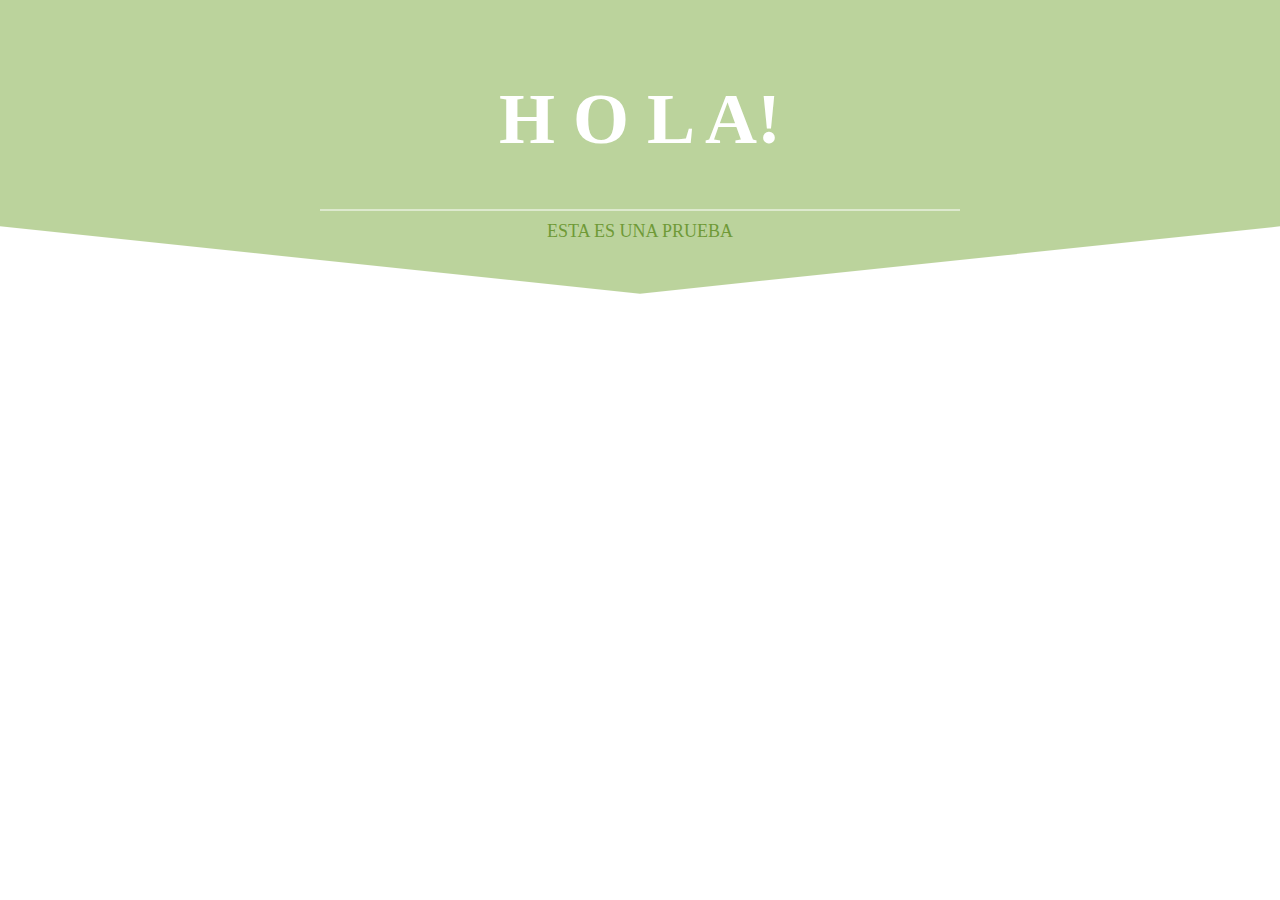
==== index.html @ 73c83599 "inicio proyecto real con css" ====
<html>

<head>
    <title> Este es un titulo</title>
    <link rel="stylesheet" href="css/estilos.css">
</head>
    <body>
    <div class="chevron"></div>
<div class="content">
    <h1>H O L A!</h1>
    <div class="separator"></div>
    <p>Esta es una prueba</p>
     
</body>

</html>
---- css/estilos.css ----
.chevron {
    height: 300px;
    left: 0;
    margin-top: -40px;
    opacity: 0.5;
    position: absolute;
    top: 0;
    width: 100%;
}
.chevron:before, .chevron:after {
    background: none repeat scroll 0 0 #7AA93C;
    content: "";
    height: 100%;
    left: 0;
    position: absolute;
    top: 0;
     -ms-transform: skew(0deg,6deg);
    -webkit-transform: skew(0deg,6deg);
    transform: skew(0deg, 6deg);
    width: 50%;
}
.chevron:after {
    left: auto;
    right: 0px;
    -ms-transform: skew(0deg,-6deg);
    -webkit-transform: skew(0deg,-6deg);
    transform: skew(0deg, -6deg);
    width: calc(50%);
}
.content {
    left: 0;
    position: absolute;
    top: 30px;
    width: 100%;
}
.content h1 {
    color: #FFFFFF;
    font-size: 72px;
    text-align:center;
}
.separator {
    background: none repeat scroll 0 0 rgba(255, 255, 255, 0.5);
    height: 2px;
    margin: 0 auto;
    width: 50%;
}
.content p {
    color: #6F9A37;
    font-size: 18px;
    font-weight: 300;
    margin: 10px 0;
    text-transform: uppercase;
    text-align:center;
}
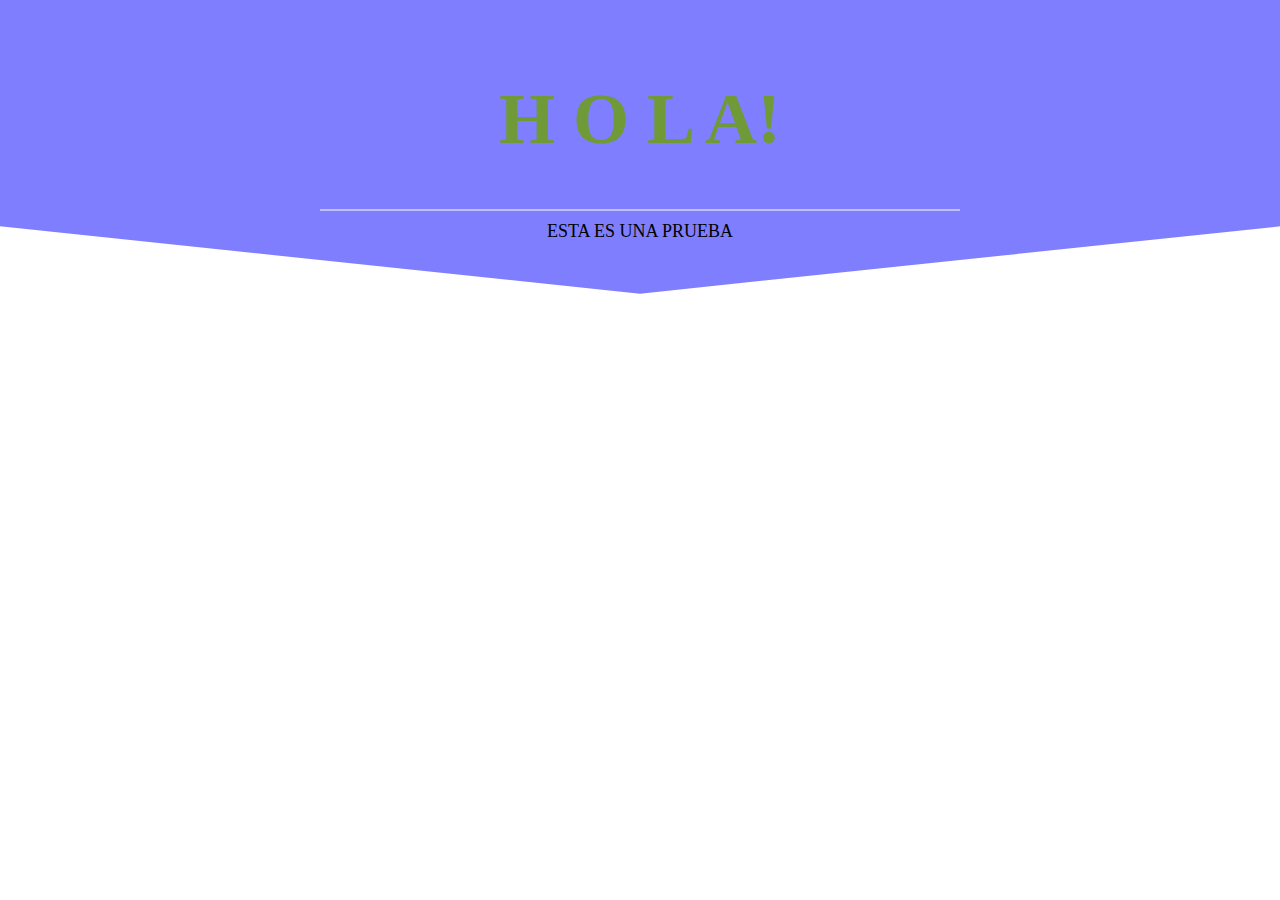
==== commit 87bf7a9d: "Actualicé el titulo" ====
--- a/index.html
+++ b/index.html
@@ -1,7 +1,7 @@
 <html>
 
 <head>
-    <title> Este es un titulo</title>
+    <title>TÍTULO PRINCIPAL</title>
     <link rel="stylesheet" href="css/estilos.css">
 </head>
     <body>
@@ -13,4 +13,4 @@
      
 </body>
 
-</html>+</html>
--- a/css/estilos.css
+++ b/css/estilos.css
@@ -8,7 +8,7 @@
     width: 100%;
 }
 .chevron:before, .chevron:after {
-    background: none repeat scroll 0 0 #7AA93C;
+    background: none repeat scroll 0 0 blue;
     content: "";
     height: 100%;
     left: 0;
@@ -34,7 +34,7 @@
     width: 100%;
 }
 .content h1 {
-    color: #FFFFFF;
+    color: #6F9A37;
     font-size: 72px;
     text-align:center;
 }
@@ -45,7 +45,7 @@
     width: 50%;
 }
 .content p {
-    color: #6F9A37;
+    color: black;
     font-size: 18px;
     font-weight: 300;
     margin: 10px 0;
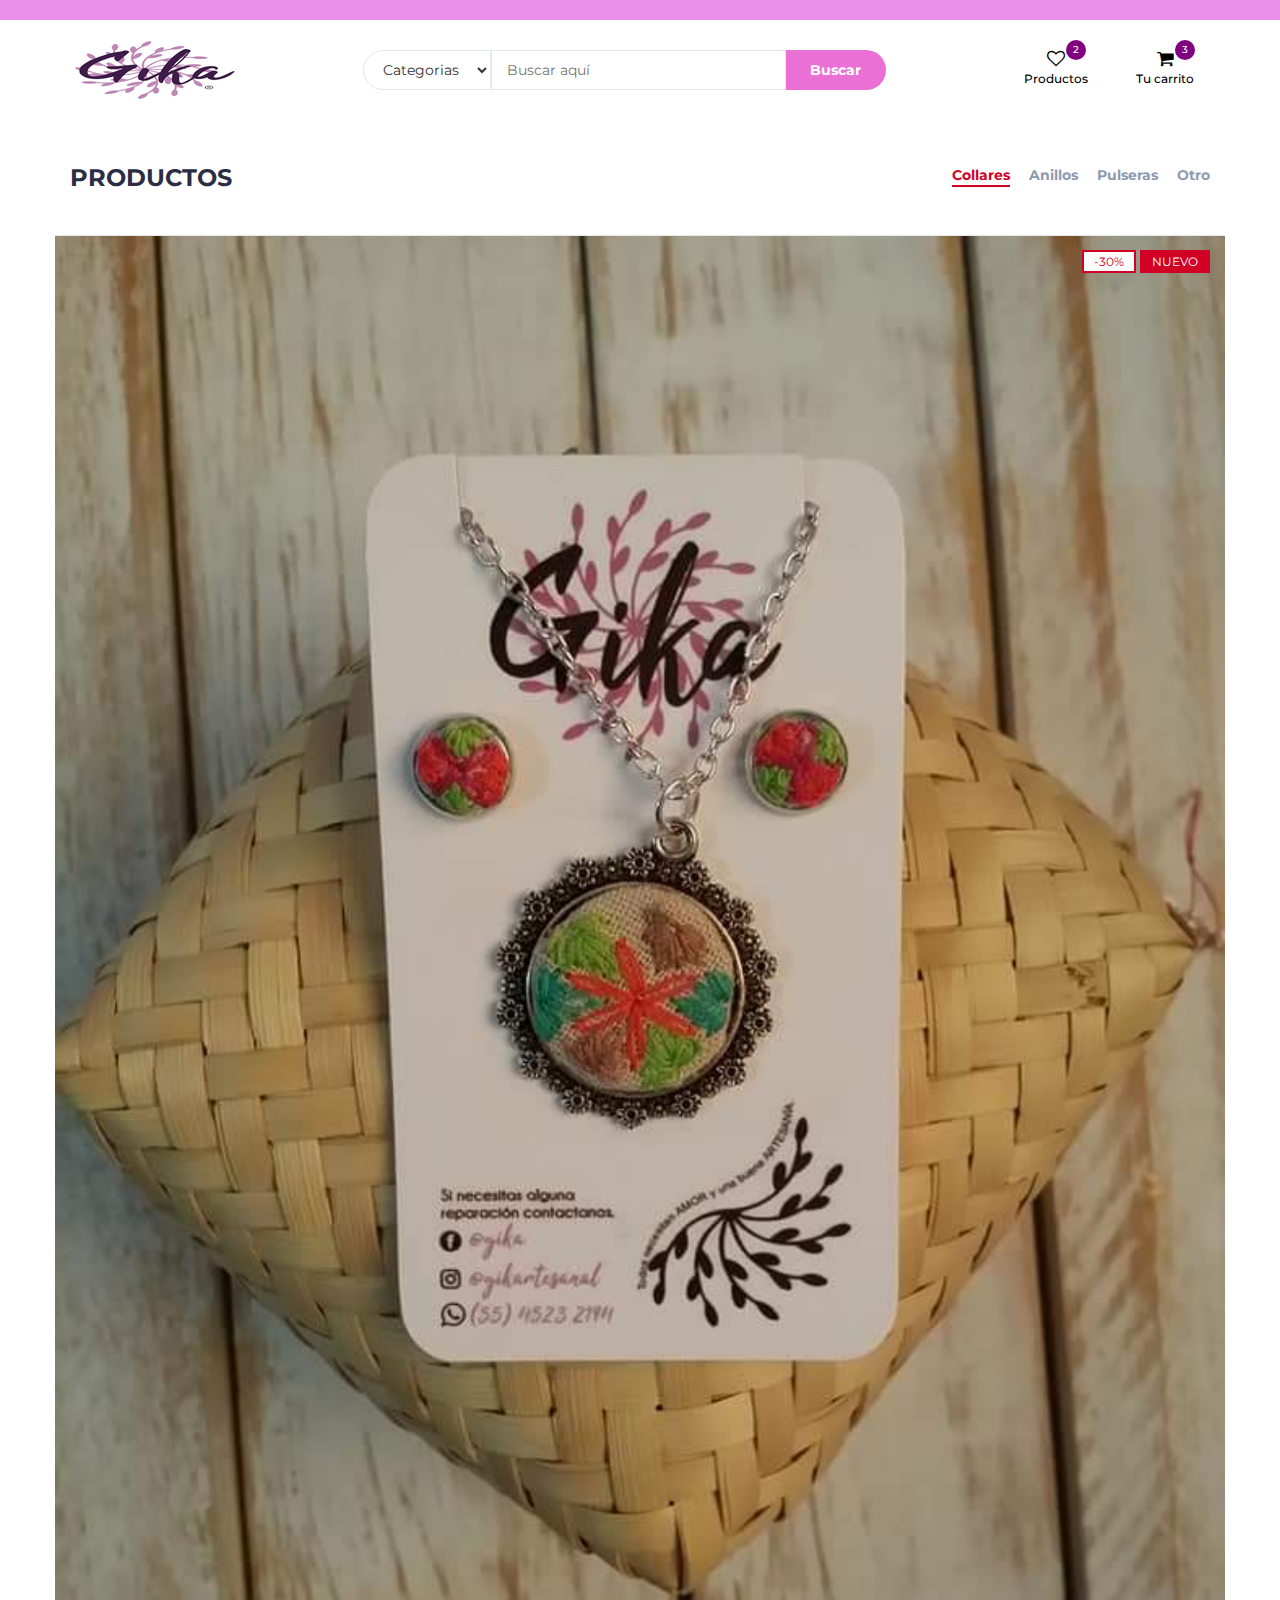
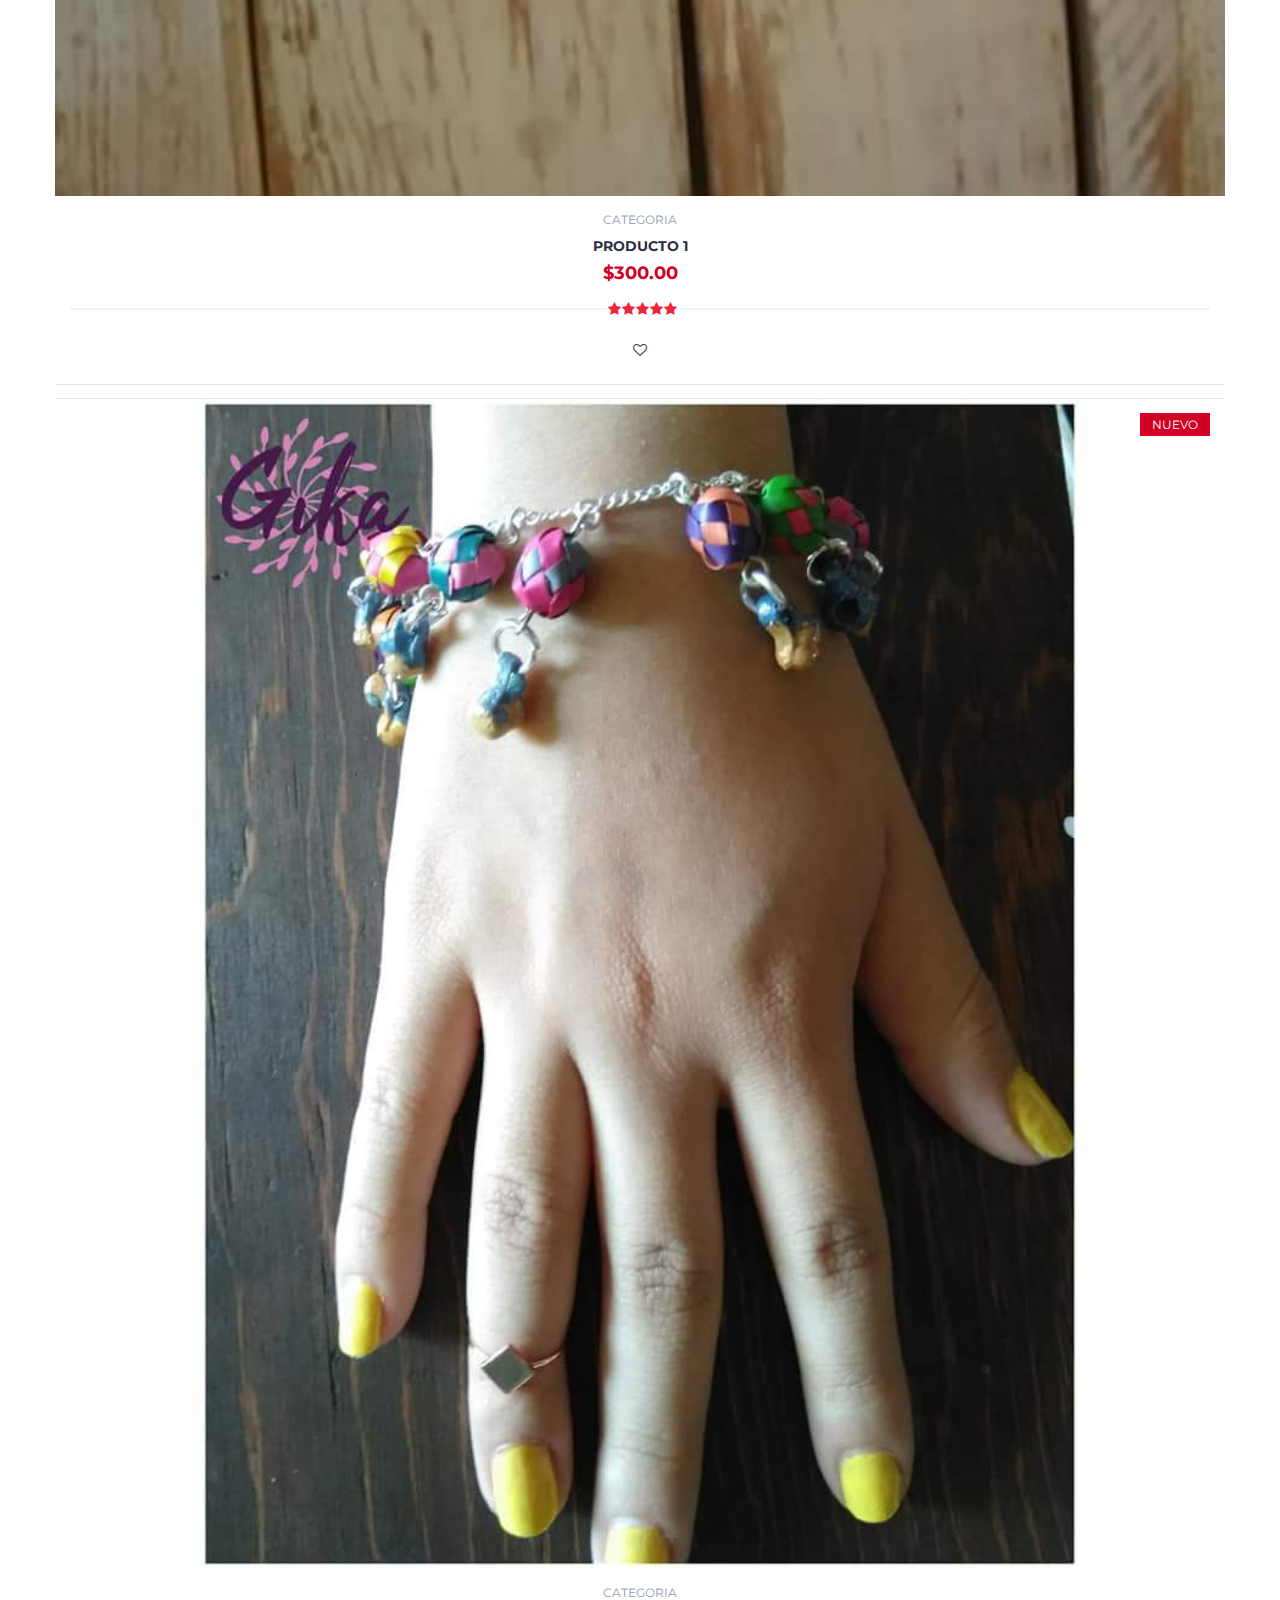
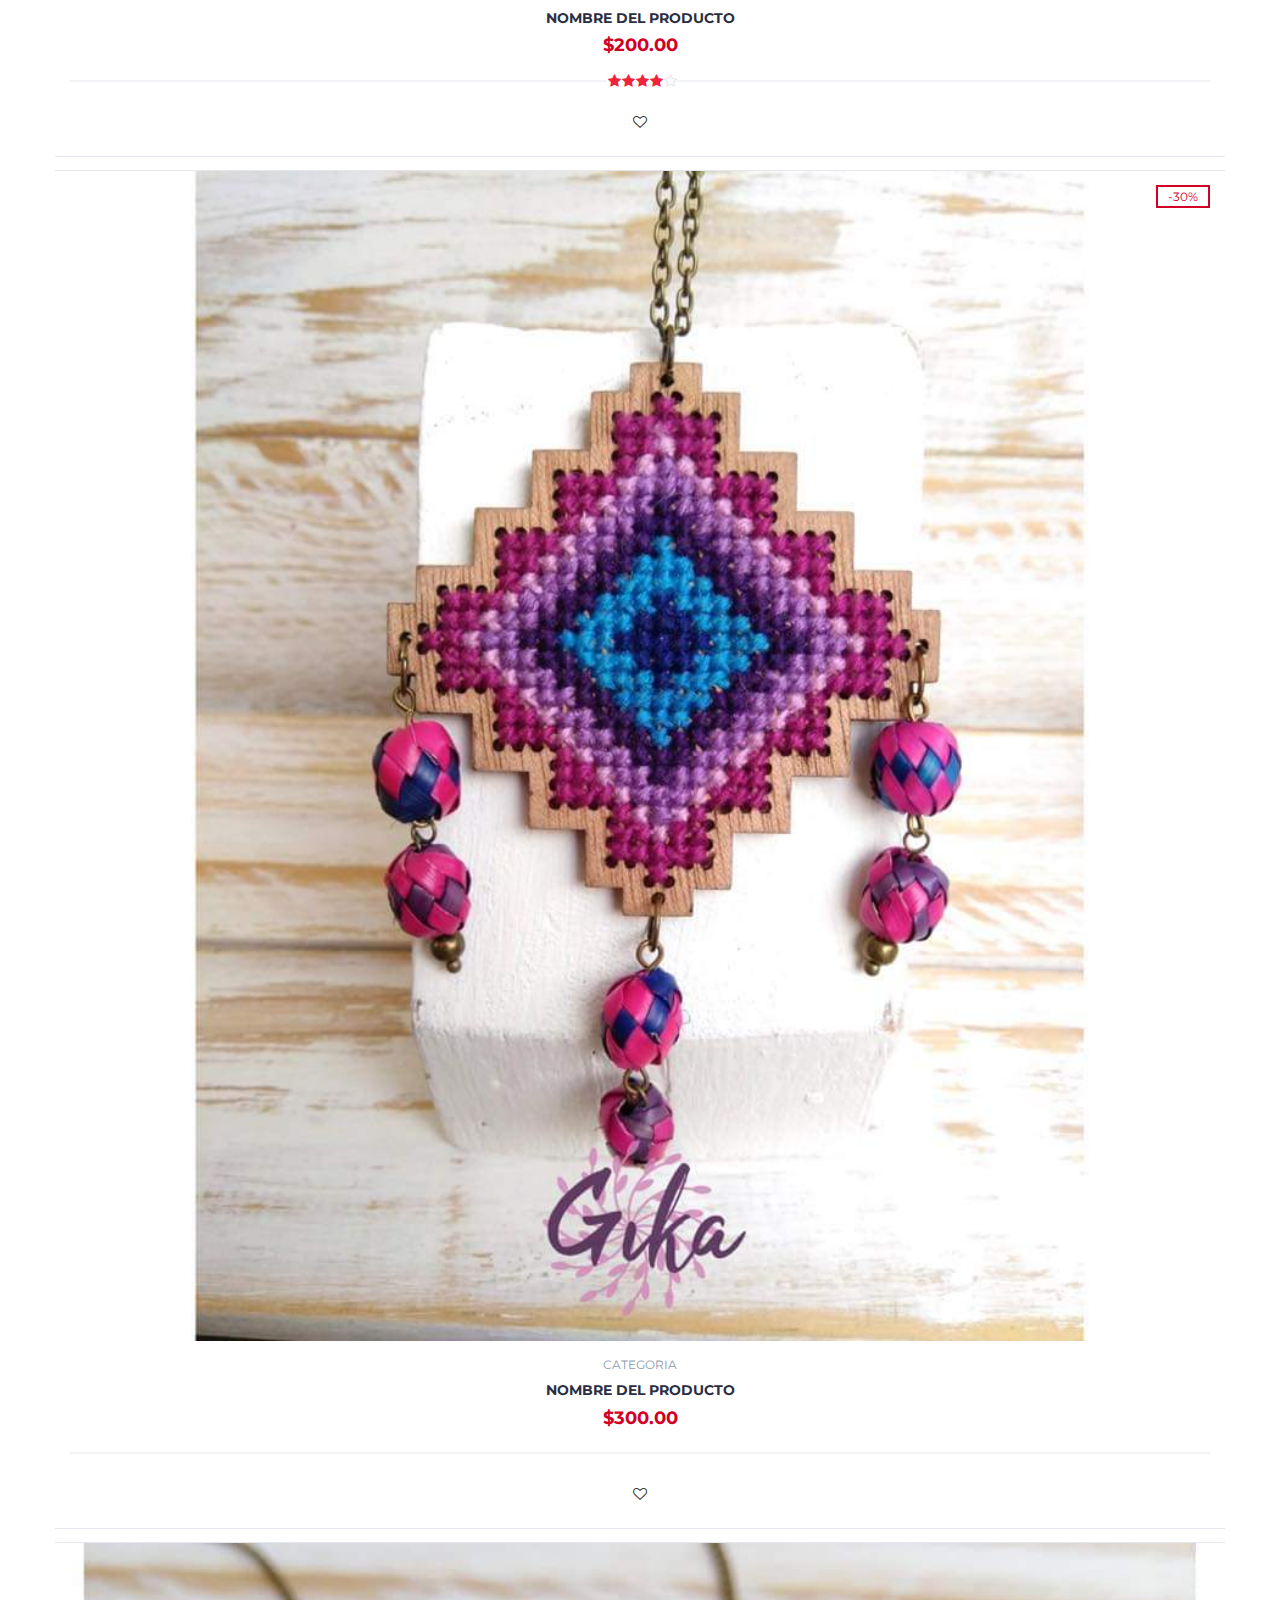
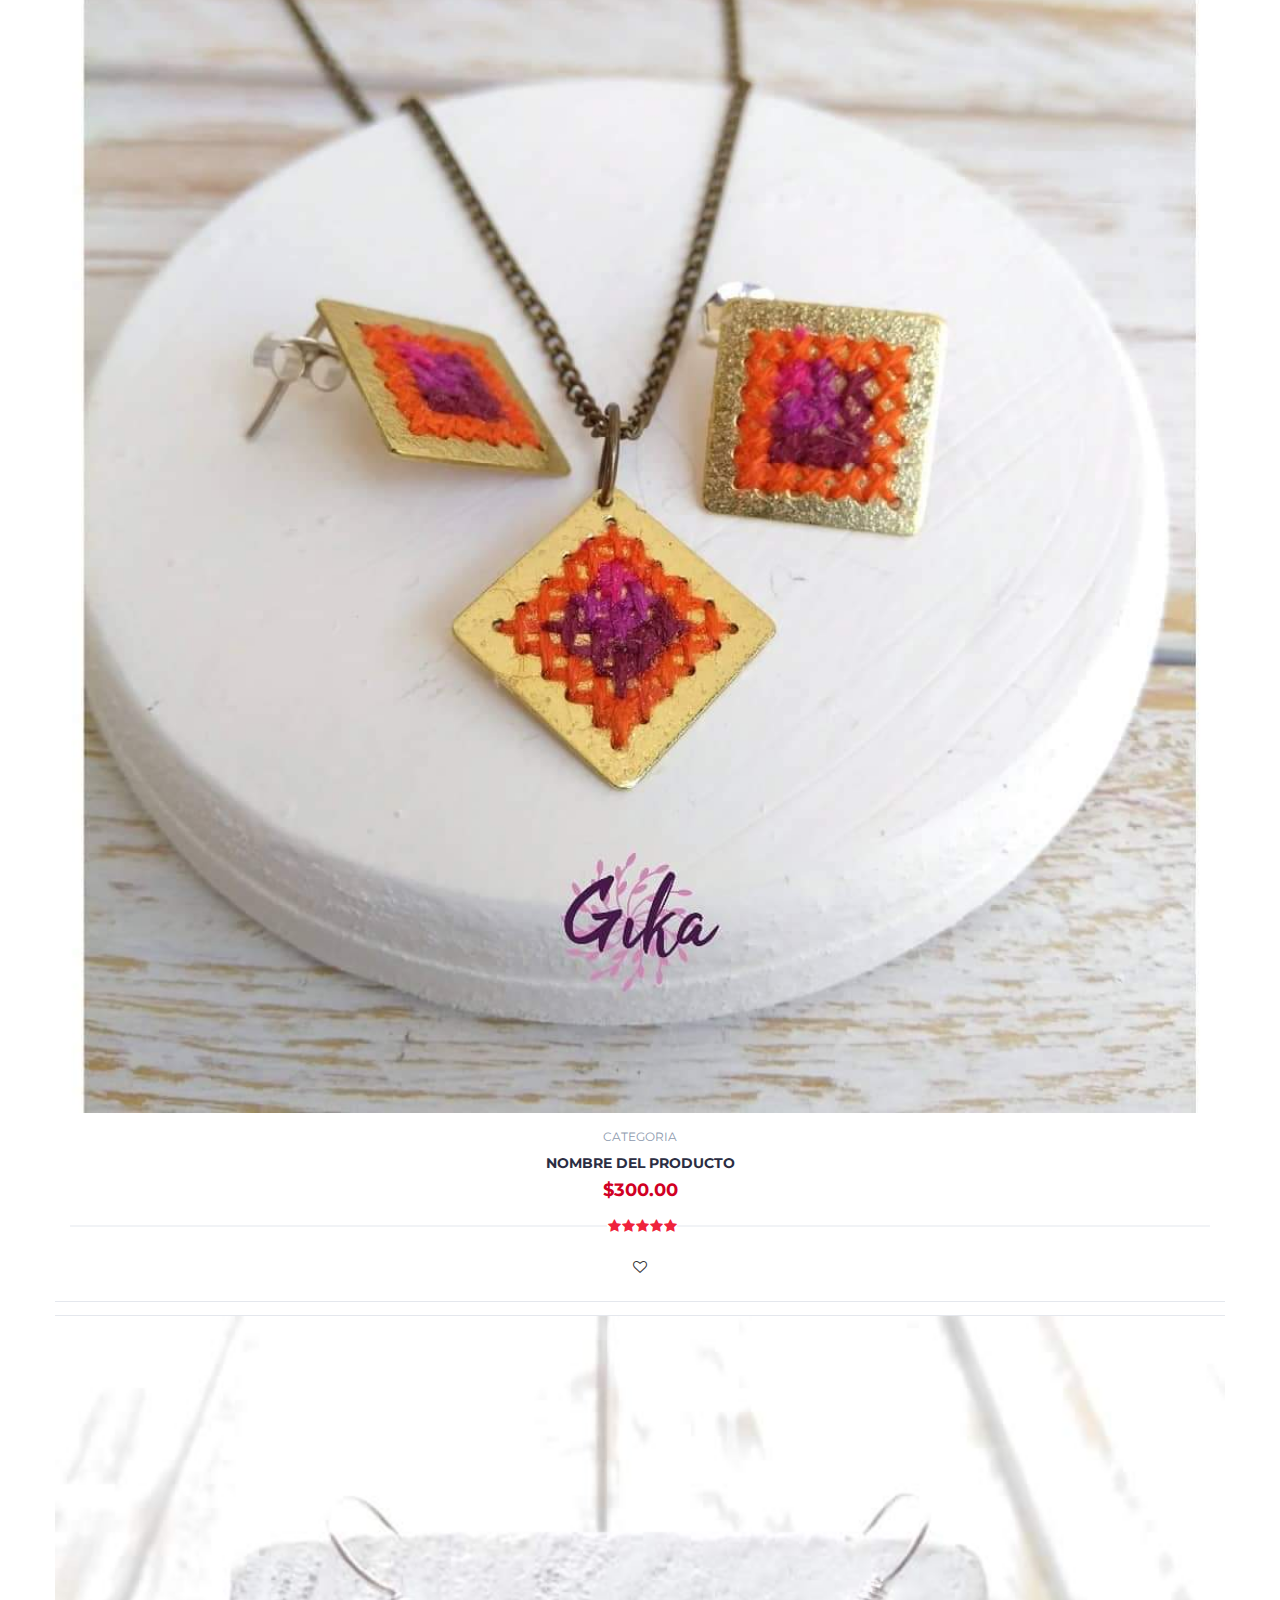
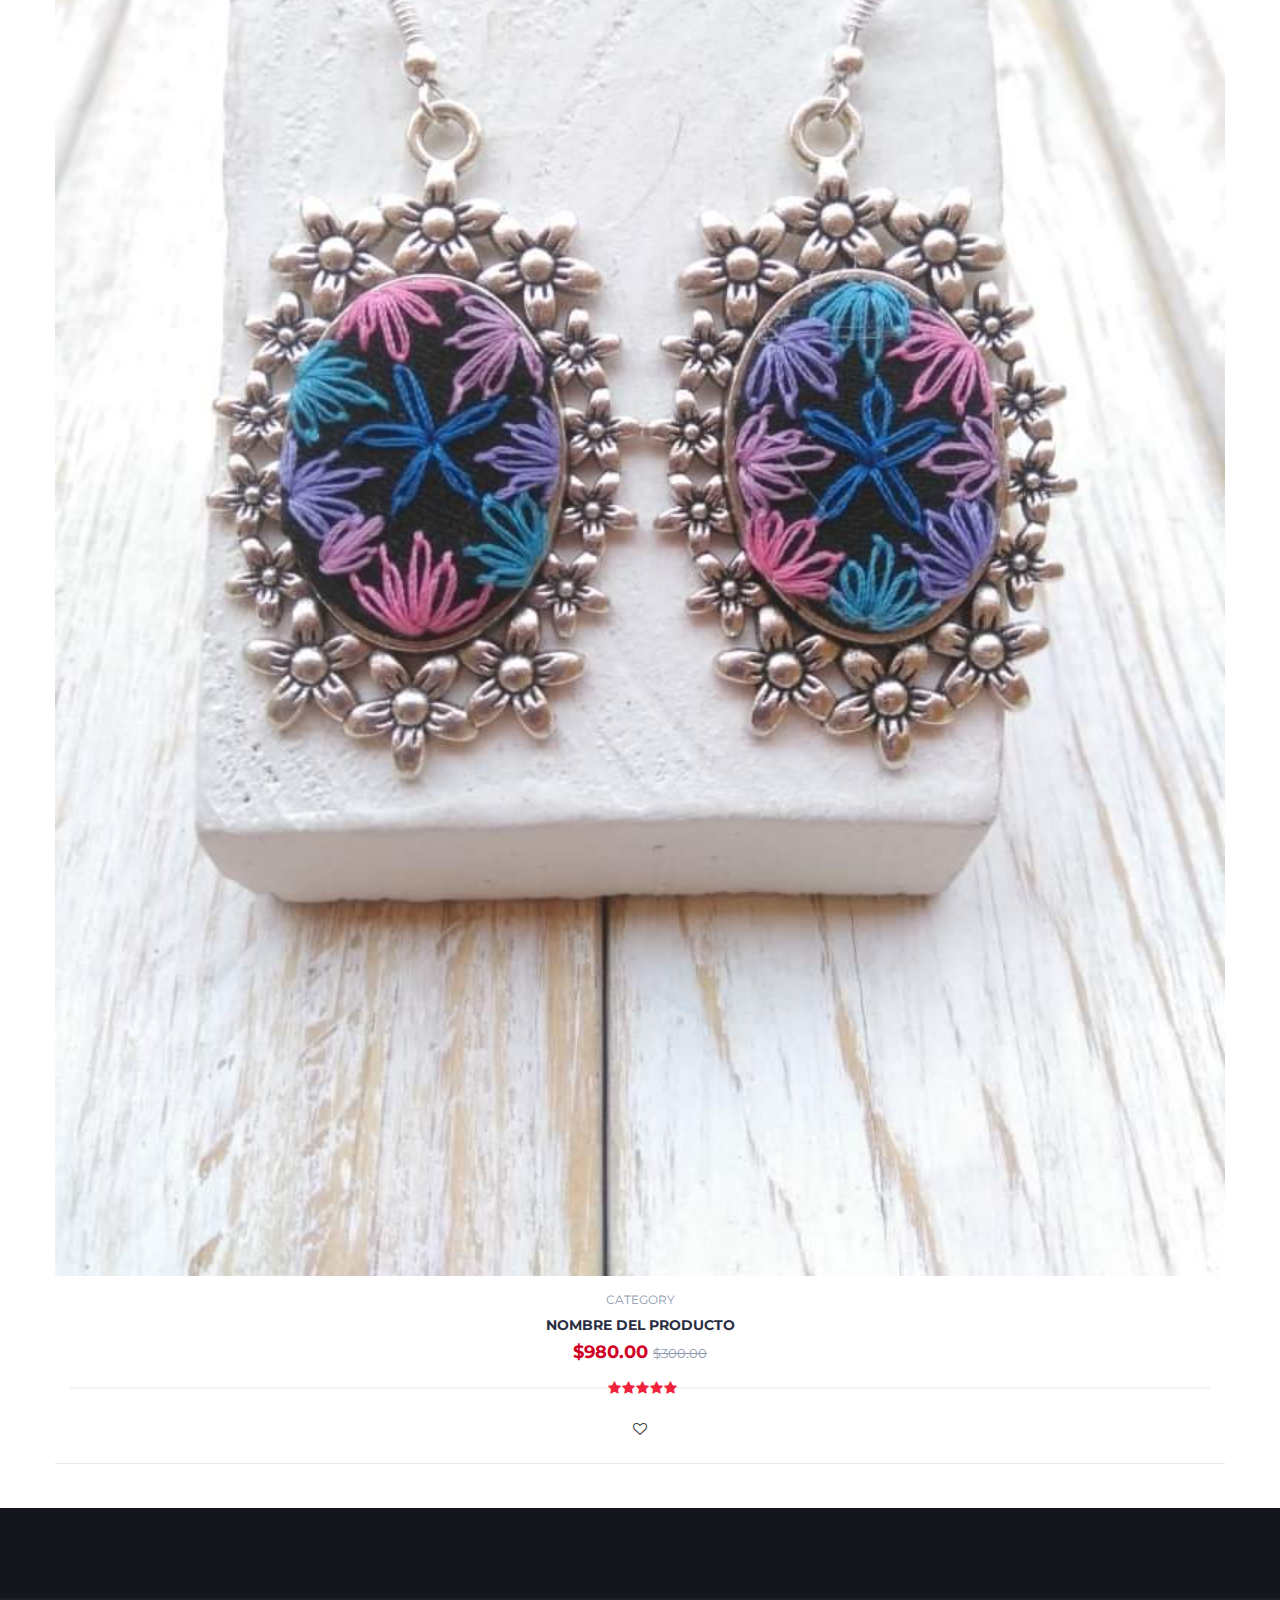
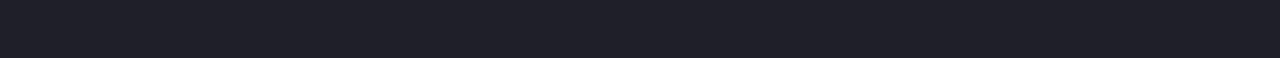
==== commit eea33230: "Modificacion en index y agrego producto" ====
--- a/index.html
+++ b/index.html
@@ -1,16 +1,376 @@
-<html>
-
-<head>
-    <title>TÍTULO PRINCIPAL</title>
-    <link rel="stylesheet" href="css/estilos.css">
-</head>
-    <body>
-    <div class="chevron"></div>
-<div class="content">
-    <h1>H O L A!</h1>
-    <div class="separator"></div>
-    <p>Esta es una prueba</p>
-     
-</body>
-
+<!DOCTYPE html>
+<html lang="en">
+	<head>
+		<meta charset="utf-8">
+		<meta http-equiv="X-UA-Compatible" content="IE=edge">
+		<meta name="viewport" content="width=device-width, initial-scale=1">
+		 
+
+		<title>INICIO</title>
+
+		<!-- font -->
+		<link href="https://fonts.googleapis.com/css?family=Montserrat:400,500,700" rel="stylesheet">
+
+		<!-- Bootstrap -->
+		<link type="text/css" rel="stylesheet" href="css/bootstrap.min.css"/>
+
+		<!-- Slick -->
+		<link type="text/css" rel="stylesheet" href="css/slick.css"/>
+		<link type="text/css" rel="stylesheet" href="css/slick-theme.css"/>
+
+		<!-- nouislider -->
+		<link type="text/css" rel="stylesheet" href="css/nouislider.min.css"/>
+
+		<!-- Icon -->
+		<link rel="stylesheet" href="css/font-awesome.min.css">
+
+		<!-- stlylesheet -->
+		<link type="text/css" rel="stylesheet" href="css/style.css"/>
+
+    </head>
+	<body>
+		<!-- HEADER -->
+		<header>
+			<!-- TOP HEADER -->
+			<div id="top-header">
+				<div class="container">
+				</div>
+			</div>
+			<!-- /TOP HEADER -->
+
+			<!-- MAIN HEADER -->
+			<div id="header">
+				<!-- container -->
+				<div class="container">
+					<!-- row -->
+					<div class="row">
+						<!-- LOGO -->
+						<div class="col-md-3">
+							<div class="header-logo">
+								<a href="#" class="logo">
+									<img src="./img/logo.png" alt="">
+								</a>
+							</div>
+						</div>
+						<!-- /LOGO -->
+
+						<!-- SEARCH BAR -->
+						<div class="col-md-6">
+							<div class="header-search">
+								<form>
+									<select class="input-select">
+										<option value="0">Categorias</option>
+										<option value="1">Collares</option>
+										<option value="1">Pulseras</option>
+										<option value="1">Otro</option>
+									</select>
+									<input class="input" placeholder="Buscar aquí">
+									<button class="search-btn">Buscar</button>
+								</form>
+							</div>
+						</div>
+						<!-- /SEARCH BAR -->
+
+						<!-- ACCOUNT -->
+						<div class="col-md-3 clearfix">
+							<div class="header-ctn">
+								<!-- Wishlist -->
+								<div>
+									<a href="#">
+										<i class="fa fa-heart-o"></i>
+										<span>Productos</span>
+										<div class="qty">2</div>
+									</a>
+								</div>
+								<!-- /Wishlist -->
+
+								<!-- Cart -->
+								<div class="dropdown">
+									<a class="dropdown-toggle" data-toggle="dropdown" aria-expanded="true">
+										<i class="fa fa-shopping-cart"></i>
+										<span>Tu carrito</span>
+										<div class="qty">3</div>
+									</a>
+									<div class="cart-dropdown">
+										<div class="cart-list">
+											<div class="product-widget">
+												<div class="product-img">
+													<img src="./img/product01.jpg" alt="">
+												</div>
+												<div class="product-body">
+													<h3 class="product-name"><a href="#">Producto 1</a></h3>
+													<h4 class="product-price"><span class="qty">1x</span>$500.00</h4>
+												</div>
+												<button class="delete"><i class="fa fa-close"></i></button>
+											</div>
+
+											<div class="product-widget">
+												<div class="product-img">
+													<img src="./img/product02.jpg" alt="">
+												</div>
+												<div class="product-body">
+													<h3 class="product-name"><a href="#">producto 1 </a></h3>
+													<h4 class="product-price"><span class="qty">3x</span>$500.00</h4>
+												</div>
+												<button class="delete"><i class="fa fa-close"></i></button>
+											</div>
+										</div>
+										<div class="cart-summary">
+											<small>3 articulos seleccionados</small>
+											<h5>SUBTOTAL: $2940.00</h5>
+										</div>
+										<div class="cart-btns">
+											<a href="#">Ver carrito</a>
+											<a href="#">Checar<i class="fa fa-arrow-circle-right"></i></a>
+											
+										</div>
+									</div>
+								</div>
+								<!-- /Cart -->
+
+
+							</div>
+						</div>
+						<!-- /ACCOUNT -->
+					</div>
+					<!-- row -->
+				</div>
+				<!-- container -->
+			</div>
+			<!-- /MAIN HEADER -->
+		</header>
+		<!-- /HEADER -->
+
+		
+
+		
+
+		<!-- SECTION -->
+		<div class="section">
+			<!-- container -->
+			<div class="container">
+				<!-- row -->
+				<div class="row">
+
+					<!-- section title -->
+					<div class="col-md-12">
+						<div class="section-title">
+							<h3 class="title">Productos</h3>
+							<div class="section-nav">
+								<ul class="section-tab-nav tab-nav">
+									<li class="active"><a data-toggle="tab" href="#tab1">Collares</a></li>
+									<li><a data-toggle="tab" href="#tab1">Anillos</a></li>
+									<li><a data-toggle="tab" href="#tab1">Pulseras</a></li>
+									<li><a data-toggle="tab" href="#tab1">Otro</a></li>
+								</ul>
+							</div>
+						</div>
+					</div>
+					<!-- /section title -->
+
+					<!-- Products tab & slick -->
+					<div class="col-md-12">
+						<div class="row">
+							<div class="products-tabs">
+								<!-- tab -->
+								<div id="tab1" class="tab-pane active">
+									<div class="products-slick" data-nav="#slick-nav-1">
+										<!-- product -->
+										<div class="product">
+											<div class="product-img">
+												<img src="./img/product01.jpg" alt="">
+												<div class="product-label">
+													<span class="sale">-30%</span>
+													<span class="new">NUEVO</span>
+												</div>
+											</div>
+											<div class="product-body">
+												<p class="product-category">Categoria</p>
+												<h3 class="product-name"><a href="#">producto 1</a></h3>
+												<h4 class="product-price">$300.00</h4>
+												<div class="product-rating">
+													<i class="fa fa-star"></i>
+													<i class="fa fa-star"></i>
+													<i class="fa fa-star"></i>
+													<i class="fa fa-star"></i>
+													<i class="fa fa-star"></i>
+												</div>
+												<div class="product-btns">
+													<button class="add-to-wishlist"><i class="fa fa-heart-o"></i><span class="tooltipp">Me gusta</span></button>
+													
+												</div>
+											</div>
+											<div class="add-to-cart">
+												<button class="add-to-cart-btn" ><i class="fa fa-shopping-cart"></i> Personalizar </button>
+
+											</div>
+										</div>
+										<!-- /product -->
+
+										<!-- product -->
+										<div class="product">
+											<div class="product-img">
+												<img src="./img/product02.jpg" alt="">
+												<div class="product-label">
+													<span class="new">NUEVO</span>
+												</div>
+											</div>
+											<div class="product-body">
+												<p class="product-category">Categoria</p>
+												<h3 class="product-name"><a href="#">Nombre del producto </a></h3>
+												<h4 class="product-price">$200.00 </h4>
+												<div class="product-rating">
+													<i class="fa fa-star"></i>
+													<i class="fa fa-star"></i>
+													<i class="fa fa-star"></i>
+													<i class="fa fa-star"></i>
+													<i class="fa fa-star-o"></i>
+												</div>
+												<div class="product-btns">
+													<button class="add-to-wishlist"><i class="fa fa-heart-o"></i><span class="tooltipp">Me gusta</span></button>
+													
+												</div>
+											</div>
+											<div class="add-to-cart">
+												<button class="add-to-cart-btn"><i class="fa fa-shopping-cart"></i>Personalizar</button>
+											</div>
+										</div>
+										<!-- /product -->
+
+										<!-- product -->
+										<div class="product">
+											<div class="product-img">
+												<img src="./img/product03.jpg" alt="">
+												<div class="product-label">
+													<span class="sale">-30%</span>
+												</div>
+											</div>
+											<div class="product-body">
+												<p class="product-category">Categoria</p>
+												<h3 class="product-name"><a href="#">Nombre del producto</a></h3>
+												<h4 class="product-price">$300.00 </h4>
+												<div class="product-rating">
+												</div>
+												<div class="product-btns">
+													<button class="add-to-wishlist"><i class="fa fa-heart-o"></i><span class="tooltipp">Me gusta</span></button>
+													
+												
+												</div>
+											</div>
+											<div class="add-to-cart">
+												<button class="add-to-cart-btn"><i class="fa fa-shopping-cart"></i> Personalizar</button>
+											</div>
+										</div>
+										<!-- /product -->
+
+										<!-- product -->
+										<div class="product">
+											<div class="product-img">
+												<img src="./img/product04.jpg" alt="">
+											</div>
+											<div class="product-body">
+												<p class="product-category">Categoria</p>
+												<h3 class="product-name"><a href="#">Nombre del producto</a></h3>
+												<h4 class="product-price">$300.00</h4>
+												<div class="product-rating">
+													<i class="fa fa-star"></i>
+													<i class="fa fa-star"></i>
+													<i class="fa fa-star"></i>
+													<i class="fa fa-star"></i>
+													<i class="fa fa-star"></i>
+												</div>
+												<div class="product-btns">
+													<button class="add-to-wishlist"><i class="fa fa-heart-o"></i><span class="tooltipp">Me gusta</span></button>
+													
+												</div>
+											</div>
+											<div class="add-to-cart">
+												<button class="add-to-cart-btn"><i class="fa fa-shopping-cart"></i> Personalizar</button>
+											</div>
+										</div>
+										<!-- /product -->
+
+										<!-- product -->
+										<div class="product">
+											<div class="product-img">
+												<img src="./img/product05.jpg" alt="">
+											</div>
+											<div class="product-body">
+												<p class="product-category">Category</p>
+												<h3 class="product-name"><a href="#">Nombre del producto</a></h3>
+												<h4 class="product-price">$980.00 <del class="product-old-price">$300.00</del></h4>
+												<div class="product-rating">
+													<i class="fa fa-star"></i>
+													<i class="fa fa-star"></i>
+													<i class="fa fa-star"></i>
+													<i class="fa fa-star"></i>
+													<i class="fa fa-star"></i>
+												</div>
+												<div class="product-btns">
+													<button class="add-to-wishlist"><i class="fa fa-heart-o"></i><span class="tooltipp">Me gusta</span></button>
+													
+
+												</div>
+											</div>
+											<div class="add-to-cart">
+												<button class="add-to-cart-btn"><i class="fa fa-shopping-cart"></i> Personalizar</button>
+											</div>
+										</div>
+										<!-- /product -->
+									</div>
+									<div id="slick-nav-1" class="products-slick-nav"></div>
+								</div>
+								<!-- /tab -->
+							</div>
+						</div>
+					</div>
+					<!-- Products tab & slick -->
+				</div>
+				<!-- /row -->
+			</div>
+			<!-- /container -->
+		</div>
+		<!-- /SECTION -->
+
+
+
+		<!-- FOOTER -->
+		<footer id="footer">
+			<!-- top footer -->
+			<div class="section">
+				<!-- container -->
+				<div class="container">
+					<!-- row -->
+					<div class="row">
+						<div class="col-md-3 col-xs-6">
+							<div class="footer">
+							</div>
+						</div>
+						
+					</div>
+					<!-- /row -->
+				</div>
+				<!-- /container -->
+			</div>
+			<!-- /top footer -->
+
+			<!-- bottom footer -->
+			<div id="bottom-footer" class="section">
+				<div class="container">
+				</div>
+				<!-- /container -->
+			</div>
+			<!-- /bottom footer -->
+		</footer>
+		<!-- /FOOTER -->
+
+		<!-- jQuery Plugins -->
+		<script src="js/jquery.min.js"></script>
+		<script src="js/bootstrap.min.js"></script>
+		<script src="js/slick.min.js"></script>
+		<script src="js/nouislider.min.js"></script>
+		<script src="js/jquery.zoom.min.js"></script>
+		<script src="js/main.js"></script>
+
+	</body>
 </html>
--- a/css/nouislider.min.css
+++ b/css/nouislider.min.css
@@ -0,0 +1 @@
+/*! nouislider - 10.0.0 - 2017-05-28 14:52:48 */.noUi-target,.noUi-target *{-webkit-touch-callout:none;-webkit-tap-highlight-color:transparent;-webkit-user-select:none;-ms-touch-action:none;touch-action:none;-ms-user-select:none;-moz-user-select:none;user-select:none;-moz-box-sizing:border-box;box-sizing:border-box}.noUi-target{position:relative;direction:ltr}.noUi-base{width:100%;height:100%;position:relative;z-index:1}.noUi-connect{position:absolute;right:0;top:0;left:0;bottom:0}.noUi-origin{position:absolute;height:0;width:0}.noUi-handle{position:relative;z-index:1}.noUi-state-tap .noUi-connect,.noUi-state-tap .noUi-origin{-webkit-transition:top .3s,right .3s,bottom .3s,left .3s;transition:top .3s,right .3s,bottom .3s,left .3s}.noUi-state-drag *{cursor:inherit!important}.noUi-base,.noUi-handle{-webkit-transform:translate3d(0,0,0);transform:translate3d(0,0,0)}.noUi-horizontal{height:18px}.noUi-horizontal .noUi-handle{width:34px;height:28px;left:-17px;top:-6px}.noUi-vertical{width:18px}.noUi-vertical .noUi-handle{width:28px;height:34px;left:-6px;top:-17px}.noUi-target{background:#FAFAFA;border-radius:4px;border:1px solid #D3D3D3;box-shadow:inset 0 1px 1px #F0F0F0,0 3px 6px -5px #BBB}.noUi-connect{background:#3FB8AF;border-radius:4px;box-shadow:inset 0 0 3px rgba(51,51,51,.45);-webkit-transition:background 450ms;transition:background 450ms}.noUi-draggable{cursor:ew-resize}.noUi-vertical .noUi-draggable{cursor:ns-resize}.noUi-handle{border:1px solid #D9D9D9;border-radius:3px;background:#FFF;cursor:default;box-shadow:inset 0 0 1px #FFF,inset 0 1px 7px #EBEBEB,0 3px 6px -3px #BBB}.noUi-active{box-shadow:inset 0 0 1px #FFF,inset 0 1px 7px #DDD,0 3px 6px -3px #BBB}.noUi-handle:after,.noUi-handle:before{content:"";display:block;position:absolute;height:14px;width:1px;background:#E8E7E6;left:14px;top:6px}.noUi-handle:after{left:17px}.noUi-vertical .noUi-handle:after,.noUi-vertical .noUi-handle:before{width:14px;height:1px;left:6px;top:14px}.noUi-vertical .noUi-handle:after{top:17px}[disabled] .noUi-connect{background:#B8B8B8}[disabled] .noUi-handle,[disabled].noUi-handle,[disabled].noUi-target{cursor:not-allowed}.noUi-pips,.noUi-pips *{-moz-box-sizing:border-box;box-sizing:border-box}.noUi-pips{position:absolute;color:#999}.noUi-value{position:absolute;white-space:nowrap;text-align:center}.noUi-value-sub{color:#ccc;font-size:10px}.noUi-marker{position:absolute;background:#CCC}.noUi-marker-large,.noUi-marker-sub{background:#AAA}.noUi-pips-horizontal{padding:10px 0;height:80px;top:100%;left:0;width:100%}.noUi-value-horizontal{-webkit-transform:translate3d(-50%,50%,0);transform:translate3d(-50%,50%,0)}.noUi-marker-horizontal.noUi-marker{margin-left:-1px;width:2px;height:5px}.noUi-marker-horizontal.noUi-marker-sub{height:10px}.noUi-marker-horizontal.noUi-marker-large{height:15px}.noUi-pips-vertical{padding:0 10px;height:100%;top:0;left:100%}.noUi-value-vertical{-webkit-transform:translate3d(0,50%,0);transform:translate3d(0,50%,0);padding-left:25px}.noUi-marker-vertical.noUi-marker{width:5px;height:2px;margin-top:-1px}.noUi-marker-vertical.noUi-marker-sub{width:10px}.noUi-marker-vertical.noUi-marker-large{width:15px}.noUi-tooltip{display:block;position:absolute;border:1px solid #D9D9D9;border-radius:3px;background:#fff;color:#000;padding:5px;text-align:center;white-space:nowrap}.noUi-horizontal .noUi-tooltip{-webkit-transform:translate(-50%,0);transform:translate(-50%,0);left:50%;bottom:120%}.noUi-vertical .noUi-tooltip{-webkit-transform:translate(0,-50%);transform:translate(0,-50%);top:50%;right:120%}--- a/css/style.css
+++ b/css/style.css
@@ -0,0 +1,1413 @@
+/*=========================================================
+	01 -> GENERAL
+===========================================================*/
+
+body {
+  font-family: 'Montserrat', sans-serif;
+  font-weight: 400;
+  color: #333;
+}
+
+h1, h2, h3, h4, h5, h6 {
+  color: #2B2D42;
+  font-weight: 700;
+  margin: 0 0 10px;
+}
+
+a {
+  color: #2B2D42;
+  font-weight: 500;
+  -webkit-transition: 0.2s color;
+  transition: 0.2s color;
+}
+
+a:hover, a:focus {
+  color: rgb(245, 182, 245);
+  text-decoration: none;
+  outline: none;
+}
+
+ul, ol {
+  margin: 0;
+  padding: 0;
+  list-style: none
+}
+/*----------------------------*\
+	Buttons
+\*----------------------------*/
+
+.primary-btn {
+    display: inline-block;
+    padding: 12px 30px;
+    background-color: #D10024;
+    border: none;
+    border-radius: 40px;
+    color: #FFF;
+    text-transform: uppercase;
+    font-weight: 700;
+    text-align: center;
+    -webkit-transition: 0.2s all;
+    transition: 0.2s all;
+  }
+  
+  .primary-btn:hover, .primary-btn:focus {
+    opacity: 0.9;
+    color: #FFF;
+  }
+  /*----------------------------*\
+	Inputs
+\*----------------------------*/
+
+/*-- Text input --*/
+
+.input {
+    height: 40px;
+    padding: 0px 15px;
+    border: 1px solid #E4E7ED;
+    background-color: #FFF;
+    width: 100%;
+  }
+  
+  textarea.input {
+    padding: 15px;
+    min-height: 90px;
+  }
+  
+  /*-- Number input --*/
+  
+  .input-number {
+    position: relative;
+  }
+  
+  .input-number input[type="number"]::-webkit-inner-spin-button, .input-number input[type="number"]::-webkit-outer-spin-button {
+    -webkit-appearance: none;
+    margin: 0;
+  }
+  
+  .input-number input[type="number"] {
+    -moz-appearance: textfield;
+    height: 40px;
+    width: 100%;
+    border: 1px solid #E4E7ED;
+    background-color: #FFF;
+    padding: 0px 35px 0px 15px;
+  }
+  
+  .input-number .qty-up, .input-number .qty-down {
+    position: absolute;
+    display: block;
+    width: 20px;
+    height: 20px;
+    border: 1px solid #E4E7ED;
+    background-color: #FFF;
+    text-align: center;
+    font-weight: 700;
+    cursor: pointer;
+    -webkit-user-select: none;
+    -moz-user-select: none;
+    -ms-user-select: none;
+    user-select: none;
+  }
+  
+  .input-number .qty-up {
+    right: 0;
+    top: 0;
+    border-bottom: 0px;
+  }
+  
+  .input-number .qty-down {
+    right: 0;
+    bottom: 0;
+  }
+  
+  .input-number .qty-up:hover, .input-number .qty-down:hover {
+    background-color: #E4E7ED;
+    color: #D10024;
+  }
+  
+  /*-- Select input --*/
+  
+  .input-select {
+    padding: 0px 15px;
+    background: #FFF;
+    border: 1px solid #E4E7ED;
+    height: 40px;
+  }
+  
+  /*checkbox*/
+  
+  .input-radio, .input-checkbox {
+    position: relative;
+    display: block;
+  }
+  
+  .input-radio input[type="radio"]:not(:checked), .input-radio input[type="radio"]:checked, .input-checkbox input[type="checkbox"]:not(:checked), .input-checkbox input[type="checkbox"]:checked {
+    position: absolute;
+    margin-left: -9999px;
+    visibility: hidden;
+  }
+  
+  .input-radio label, .input-checkbox label {
+    font-weight: 500;
+    min-height: 20px;
+    padding-left: 20px;
+    margin-bottom: 5px;
+    cursor: pointer;
+  }
+  
+  .input-radio input[type="radio"]+label span, .input-checkbox input[type="checkbox"]+label span {
+    position: absolute;
+    left: 0px;
+    top: 4px;
+    width: 14px;
+    height: 14px;
+    border: 2px solid #E4E7ED;
+    background: #FFF;
+  }
+  
+  .input-radio input[type="radio"]+label span {
+    border-radius: 50%;
+  }
+  
+  .input-radio input[type="radio"]+label span:after {
+    content: "";
+    position: absolute;
+    left: 50%;
+    top: 50%;
+    -webkit-transform: translate(-50%, -50%) scale(0);
+    -ms-transform: translate(-50%, -50%) scale(0);
+    transform: translate(-50%, -50%) scale(0);
+    background-color: #FFF;
+    width: 4px;
+    height: 4px;
+    border-radius: 50%;
+    opacity: 0;
+    -webkit-transition: all 0.2s;
+    transition: all 0.2s;
+  }
+  
+  .input-checkbox input[type="checkbox"]+label span:after {
+    content: '✔';
+    position: absolute;
+    top: -2px;
+    left: 1px;
+    font-size: 10px;
+    color: #FFF;
+    opacity: 0;
+    -webkit-transform: scale(0);
+    -ms-transform: scale(0);
+    transform: scale(0);
+    -webkit-transition: all 0.2s;
+    transition: all 0.2s;
+  }
+  
+  .input-radio input[type="radio"]:checked+label span, .input-checkbox input[type="checkbox"]:checked+label span {
+    background-color: #D10024;
+    border-color: #D10024;
+  }
+  
+  .input-radio input[type="radio"]:checked+label span:after {
+    opacity: 1;
+    -webkit-transform: translate(-50%, -50%) scale(1);
+    -ms-transform: translate(-50%, -50%) scale(1);
+    transform: translate(-50%, -50%) scale(1);
+  }
+  
+  .input-checkbox input[type="checkbox"]:checked+label span:after {
+    opacity: 1;
+    -webkit-transform: scale(1);
+    -ms-transform: scale(1);
+    transform: scale(1);
+  }
+  
+  .input-radio .caption, .input-checkbox .caption {
+    margin-top: 5px;
+    max-height: 0;
+    overflow: hidden;
+    -webkit-transition: 0.3s max-height;
+    transition: 0.3s max-height;
+  }
+  
+  .input-radio input[type="radio"]:checked~.caption, .input-checkbox input[type="checkbox"]:checked~.caption {
+    max-height: 800px;
+  }
+ /*----------------------------*\
+	Section
+\*----------------------------*/
+
+.section {
+    padding-top: 30px;
+    padding-bottom: 30px;
+  }
+  
+  .section-title {
+    position: relative;
+    margin-bottom: 30px;
+    margin-top: 15px;
+  }
+  
+  .section-title .title {
+    display: inline-block;
+    text-transform: uppercase;
+    margin: 0px;
+  }
+  
+  .section-title .section-nav {
+    float: right;
+  }
+  
+  .section-title .section-nav .section-tab-nav {
+    display: inline-block;
+  }
+  
+  .section-tab-nav li {
+    display: inline-block;
+    margin-right: 15px;
+  }
+  
+  .section-tab-nav li:last-child {
+    margin-right: 0px;
+  }
+  
+  .section-tab-nav li a {
+    font-weight: 700;
+    color: #8D99AE;
+  }
+  
+  .section-tab-nav li a:after {
+    content: "";
+    display: block;
+    width: 0%;
+    height: 2px;
+    background-color: #D10024;
+    -webkit-transition: 0.2s all;
+    transition: 0.2s all;
+  }
+  
+  .section-tab-nav li.active a {
+    color: #D10024;
+  }
+  
+  .section-tab-nav li a:hover:after, .section-tab-nav li a:focus:after, .section-tab-nav li.active a:after {
+    width: 100%;
+  }
+  
+  .section-title .section-nav .products-slick-nav {
+    top: 0px;
+    right: 0px;
+  }
+  /*=========================================================
+	02 -> HEADER
+===========================================================*/
+
+/*----------------------------*\
+	Top header
+\*----------------------------*/
+
+#top-header {
+    padding-top: 10px;
+    padding-bottom: 10px;
+    background-color: rgb(233, 142, 233);
+  }
+  
+  .header-links li {
+    display: inline-block;
+    margin-right: 15px;
+    font-size: 12px;
+  }
+  
+  .header-links li:last-child {
+    margin-right: 0px;
+  }
+  
+  .header-links li a {
+    color: #FFF;
+  }
+  
+  .header-links li a:hover {
+    color: #D10024;
+  }
+  
+  .header-links li i {
+    color: #D10024;
+    margin-right: 5px;
+  }
+  
+  /*----------------------------*\
+      Logo
+  \*----------------------------*/
+  
+  #header {
+    padding-top: 15px;
+    padding-bottom: 15px;
+    background-color: white;
+  }
+  
+  .header-logo {
+    float: left;
+  }
+  
+  .header-logo .logo img {
+    display: block;
+  }
+  
+  /*----------------------------*\
+      Search
+  \*----------------------------*/
+  
+  .header-search {
+    padding: 15px 0px;
+  }
+  
+  .header-search form {
+    position: relative;
+  }
+  
+  .header-search form .input-select {
+    margin-right: -4px;
+    border-radius: 40px 0px 0px 40px;
+  }
+  
+  .header-search form .input {
+    width: calc(100% - 260px);
+    margin-right: -4px;
+  }
+  
+  .header-search form .search-btn {
+    height: 40px;
+    width: 100px;
+    background: rgb(235, 112, 214);
+    color: #FFF;
+    font-weight: 700;
+    border: none;
+    border-radius: 0px 40px 40px 0px;
+  }
+  
+  /*----------------------------*\
+      Cart
+  \*----------------------------*/
+  
+  .header-ctn {
+    float: right;
+    padding: 15px 0px;
+  }
+  
+  .header-ctn>div {
+    display: inline-block;
+  }
+  
+  .header-ctn>div+div {
+    margin-left: 15px;
+  }
+  
+  .header-ctn>div>a {
+    display: block;
+    position: relative;
+    width: 90px;
+    text-align: center;
+    color: black;
+  }
+  
+  .header-ctn>div>a>i {
+    display: block;
+    font-size: 18px;
+  }
+  
+  .header-ctn>div>a>span {
+    font-size: 12px;
+  }
+  
+  .header-ctn>div>a>.qty {
+    position: absolute;
+    right: 15px;
+    top: -10px;
+    width: 20px;
+    height: 20px;
+    line-height: 20px;
+    text-align: center;
+    border-radius: 50%;
+    font-size: 10px;
+    color: #FFF;
+    background-color: purple;
+  }
+  
+  .header-ctn .menu-toggle {
+    display: none;
+  }
+  
+  .cart-dropdown {
+    position: absolute;
+    width: 300px;
+    background: #FFF;
+    padding: 15px;
+    -webkit-box-shadow: 0px 0px 0px 2px #E4E7ED;
+    box-shadow: 0px 0px 0px 2px #E4E7ED;
+    z-index: 99;
+    right: 0;
+    opacity: 0;
+    visibility: hidden;
+  }
+  
+  .dropdown.open>.cart-dropdown {
+    opacity: 1;
+    visibility: visible;
+  }
+  
+  .cart-dropdown .cart-list {
+    max-height: 180px;
+    overflow-y: scroll;
+    margin-bottom: 15px;
+  }
+  
+  .cart-dropdown .cart-list .product-widget {
+    padding: 0px;
+    -webkit-box-shadow: none;
+    box-shadow: none;
+  }
+  
+  .cart-dropdown .cart-list .product-widget:last-child {
+    margin-bottom: 0px;
+  }
+  
+  .cart-dropdown .cart-list .product-widget .product-img {
+    left: 0px;
+    top: 0px;
+  }
+  
+  .cart-dropdown .cart-list .product-widget .product-body .product-price {
+    color: #2B2D42;
+  }
+  
+  .cart-dropdown .cart-btns {
+    margin: 0px -17px -17px;
+  }
+  
+  .cart-dropdown .cart-btns>a {
+    display: inline-block;
+    width: calc(50% - 0px);
+    padding: 12px;
+    background-color: #D10024;
+    color: #FFF;
+    text-align: center;
+    font-weight: 700;
+    -webkit-transition: 0.2s all;
+    transition: 0.2s all;
+  }
+  
+  .cart-dropdown .cart-btns>a:first-child {
+    margin-right: -4px;
+    background-color: #1e1f29;
+  }
+  
+  .cart-dropdown .cart-btns>a:hover {
+    opacity: 0.9;
+  }
+  
+  .cart-dropdown .cart-summary {
+    border-top: 1px solid #E4E7ED;
+    padding-top: 15px;
+    padding-bottom: 15px;
+  }
+  
+  /*=========================================================
+      03 -> Navigation
+  ===========================================================*/
+  
+  #navigation {
+    background: #FFF;
+    border-bottom: 2px solid #E4E7ED;
+    border-top: 3px solid #D10024;
+  }
+  
+  /*----------------------------*\
+      Main navigation
+  \*----------------------------*/
+  
+  .main-nav>li+li {
+    margin-left: 30px
+  }
+  
+  .main-nav>li>a {
+    padding: 20px 0px;
+  }
+  
+  .main-nav>li>a:hover, .main-nav>li>a:focus, .main-nav>li.active>a {
+    color: #D10024;
+    background-color: transparent;
+  }
+  
+  .main-nav>li>a:after {
+    content: "";
+    display: block;
+    width: 0%;
+    height: 2px;
+    background-color: #D10024;
+    -webkit-transition: 0.2s all;
+    transition: 0.2s all;
+  }
+  
+  .main-nav>li>a:hover:after, .main-nav>li>a:focus:after, .main-nav>li.active>a:after {
+    width: 100%;
+  }
+  
+  .header-ctn li.nav-toggle {
+    display: none;
+  }
+  
+  /*----------------------------*\
+      responsive nav
+  \*----------------------------*/
+  
+  @media only screen and (max-width: 991px) {
+    .header-ctn .menu-toggle {
+      display: inline-block;
+    }
+    #responsive-nav {
+      position: fixed;
+      left: 0;
+      top: 0;
+      background: #15161D;
+      height: 100vh;
+      max-width: 250px;
+      width: 0%;
+      overflow: hidden;
+      z-index: 22;
+      padding-top: 60px;
+      -webkit-transform: translateX(-100%);
+      -ms-transform: translateX(-100%);
+      transform: translateX(-100%);
+      -webkit-transition: 0.2s all;
+      transition: 0.2s all;
+    }
+    #responsive-nav.active {
+      -webkit-transform: translateX(0%);
+      -ms-transform: translateX(0%);
+      transform: translateX(0%);
+      width: 100%;
+    }
+    .main-nav {
+      margin: 0px;
+      float: none;
+    }
+    .main-nav>li {
+      display: block;
+      float: none;
+    }
+    .main-nav>li+li {
+      margin-left: 0px;
+    }
+    .main-nav>li>a {
+      padding: 15px;
+      color: #FFF;
+    }
+  }
+  
+  /*=========================================================
+      04 -> CATEGORY 
+  ===========================================================*/
+  
+  .shop {
+    position: relative;
+    overflow: hidden;
+    margin: 15px 0px;
+  }
+  
+  .shop:before {
+    content: "";
+    position: absolute;
+    top: 0;
+    bottom: 0;
+    left: 0px;
+    width: 60%;
+    background: #D10024;
+    opacity: 0.9;
+    -webkit-transform: skewX(-45deg);
+    -ms-transform: skewX(-45deg);
+    transform: skewX(-45deg);
+  }
+  
+  .shop:after {
+    content: "";
+    position: absolute;
+    top: 0;
+    bottom: 0;
+    left: 1px;
+    width: 100%;
+    background: #D10024;
+    opacity: 0.9;
+    -webkit-transform: skewX(-45deg) translateX(-100%);
+    -ms-transform: skewX(-45deg) translateX(-100%);
+    transform: skewX(-45deg) translateX(-100%);
+  }
+  
+  .shop .shop-img {
+    position: relative;
+    background-color: #E4E7ED;
+    z-index: -1;
+  }
+  
+  .shop .shop-img>img {
+    width: 100%;
+    -webkit-transition: 0.2s all;
+    transition: 0.2s all;
+  }
+  
+  .shop:hover .shop-img>img {
+    -webkit-transform: scale(1.1);
+    -ms-transform: scale(1.1);
+    transform: scale(1.1);
+  }
+  
+  .shop .shop-body {
+    position: absolute;
+    top: 0;
+    width: 75%;
+    padding: 30px;
+    z-index: 10;
+  }
+  
+  .shop .shop-body h3 {
+    color: #FFF;
+  }
+  
+  .shop .shop-body .cta-btn {
+    color: #FFF;
+    text-transform: uppercase;
+  }
+  
+  
+  
+  /*=========================================================
+      06 -> PRODUCT
+  ===========================================================*/
+  
+  /*----------------------------*\
+      product
+  \*----------------------------*/
+  
+  .product {
+    position: relative;
+    margin: 15px 0px;
+    -webkit-box-shadow: 0px 0px 0px 0px #E4E7ED, 0px 0px 0px 1px #E4E7ED;
+    box-shadow: 0px 0px 0px 0px #E4E7ED, 0px 0px 0px 1px #E4E7ED;
+    -webkit-transition: 0.2s all;
+    transition: 0.2s all;
+  }
+  
+  .product:hover {
+    -webkit-box-shadow: 0px 0px 6px 0px #E4E7ED, 0px 0px 0px 2px #D10024;
+    box-shadow: 0px 0px 6px 0px #E4E7ED, 0px 0px 0px 2px #D10024;
+  }
+  
+  .product .product-img {
+    position: relative;
+  }
+  
+  .product .product-img>img {
+    width: 100%;
+  }
+  
+  .product .product-img .product-label {
+    position: absolute;
+    top: 15px;
+    right: 15px;
+  }
+  
+  .product .product-img .product-label>span {
+    border: 2px solid;
+    padding: 2px 10px;
+    font-size: 12px;
+  }
+  
+  .product .product-img .product-label>span.sale {
+    background-color: #FFF;
+    border-color: #D10024;
+    color: #D10024;
+  }
+  
+  .product .product-img .product-label>span.new {
+    background-color: #D10024;
+    border-color: #D10024;
+    color: #FFF;
+  }
+  
+  .product .product-body {
+    position: relative;
+    padding: 15px;
+    background-color: #FFF;
+    text-align: center;
+    z-index: 20;
+  }
+  
+  .product .product-body .product-category {
+    text-transform: uppercase;
+    font-size: 12px;
+    color: #8D99AE;
+  }
+  
+  .product .product-body .product-name {
+    text-transform: uppercase;
+    font-size: 14px;
+  }
+  
+  .product .product-body .product-name>a {
+    font-weight: 700;
+  }
+  
+  .product .product-body .product-name>a:hover, .product .product-body .product-name>a:focus {
+    color: #D10024;
+  }
+  
+  .product .product-body .product-price {
+    color: #D10024;
+    font-size: 18px;
+  }
+  
+  .product .product-body .product-price .product-old-price {
+    font-size: 70%;
+    font-weight: 400;
+    color: #8D99AE;
+  }
+  
+  .product .product-body .product-rating {
+    position: relative;
+    margin: 15px 0px 10px;
+    height: 20px;
+  }
+  
+  .product .product-body .product-rating>i {
+    position: relative;
+    width: 14px;
+    margin-right: -4px;
+    background: #FFF;
+    color: #E4E7ED;
+    z-index: 10;
+  }
+  
+  .product .product-body .product-rating>i.fa-star {
+    color: #ef233c;
+  }
+  
+  .product .product-body .product-rating:after {
+    content: "";
+    position: absolute;
+    top: 50%;
+    left: 0;
+    right: 0;
+    -webkit-transform: translateY(-50%);
+    -ms-transform: translateY(-50%);
+    transform: translateY(-50%);
+    height: 1px;
+    background-color: #E4E7ED;
+  }
+  
+  .product .product-body .product-btns>button {
+    position: relative;
+    width: 40px;
+    height: 40px;
+    line-height: 40px;
+    background: transparent;
+    border: none;
+    -webkit-transition: 0.2s all;
+    transition: 0.2s all;
+  }
+  
+  .product .product-body .product-btns>button:hover {
+    background-color: #E4E7ED;
+    color: #D10024;
+    border-radius: 50%;
+  }
+  
+  .product .product-body .product-btns>button .tooltipp {
+    position: absolute;
+    bottom: 100%;
+    left: 50%;
+    -webkit-transform: translate(-50%, -15px);
+    -ms-transform: translate(-50%, -15px);
+    transform: translate(-50%, -15px);
+    width: 150px;
+    padding: 10px;
+    font-size: 12px;
+    line-height: 10px;
+    background: #1e1f29;
+    color: #FFF;
+    text-transform: uppercase;
+    z-index: 10;
+    opacity: 0;
+    visibility: hidden;
+    -webkit-transition: 0.2s all;
+    transition: 0.2s all;
+  }
+  
+  .product .product-body .product-btns>button:hover .tooltipp {
+    opacity: 1;
+    visibility: visible;
+    -webkit-transform: translate(-50%, -5px);
+    -ms-transform: translate(-50%, -5px);
+    transform: translate(-50%, -5px);
+  }
+  
+  .product .add-to-cart {
+    position: absolute;
+    left: 1px;
+    right: 1px;
+    bottom: 1px;
+    padding: 15px;
+    background: #1e1f29;
+    text-align: center;
+    -webkit-transform: translateY(0%);
+    -ms-transform: translateY(0%);
+    transform: translateY(0%);
+    -webkit-transition: 0.2s all;
+    transition: 0.2s all;
+    z-index: 2;
+  }
+  
+  .product:hover .add-to-cart {
+    -webkit-transform: translateY(100%);
+    -ms-transform: translateY(100%);
+    transform: translateY(100%);
+  }
+  
+  .product .add-to-cart .add-to-cart-btn {
+    position: relative;
+    border: 2px solid transparent;
+    height: 40px;
+    padding: 0 30px;
+    background-color: #ef233c;
+    color: #FFF;
+    text-transform: uppercase;
+    font-weight: 700;
+    border-radius: 40px;
+    -webkit-transition: 0.2s all;
+    transition: 0.2s all;
+  }
+  
+  .product .add-to-cart .add-to-cart-btn>i {
+    position: absolute;
+    left: 0;
+    top: 0;
+    width: 40px;
+    height: 40px;
+    line-height: 38px;
+    color: #D10024;
+    opacity: 0;
+    visibility: hidden;
+  }
+  
+  .product .add-to-cart .add-to-cart-btn:hover {
+    background-color: #FFF;
+    color: #D10024;
+    border-color: #D10024;
+    padding: 0px 30px 0px 50px;
+  }
+  
+  .product .add-to-cart .add-to-cart-btn:hover>i {
+    opacity: 1;
+    visibility: visible;
+  }
+  
+  /*----------------------------*\
+      Widget product
+  \*----------------------------*/
+  
+  .product-widget {
+    position: relative;
+  }
+  
+  .product-widget+.product-widget {
+    margin: 30px 0px;
+  }
+  
+  .product-widget .product-img {
+    position: absolute;
+    left: 0px;
+    top: 0px;
+    width: 60px;
+  }
+  
+  .product-widget .product-img>img {
+    width: 100%;
+  }
+  
+  .product-widget .product-body {
+    padding-left: 75px;
+    min-height: 60px;
+  }
+  
+  .product-widget .product-body .product-category {
+    text-transform: uppercase;
+    font-size: 10px;
+    color: #8D99AE;
+  }
+  
+  .product-widget .product-body .product-name {
+    text-transform: uppercase;
+    font-size: 12px;
+  }
+  
+  .product-widget .product-body .product-name>a {
+    font-weight: 700;
+  }
+  
+  .product-widget .product-body .product-name>a:hover, .product-widget .product-body .product-name>a:focus {
+    color: #D10024;
+  }
+  
+  .product-widget .product-body .product-price {
+    font-size: 14px;
+    color: #D10024;
+  }
+  
+  .product-widget .product-body .product-price .product-old-price {
+    font-size: 70%;
+    font-weight: 400;
+    color: #8D99AE;
+  }
+  
+  .product-widget .product-body .product-price .qty {
+    font-weight: 400;
+    margin-right: 10px;
+  }
+  
+  .product-widget .delete {
+    position: absolute;
+    top: 0;
+    left: 0;
+    height: 14px;
+    width: 14px;
+    text-align: center;
+    font-size: 10px;
+    padding: 0;
+    background: #1e1f29;
+    border: none;
+    color: #FFF;
+  }
+  
+  /*----------------------------*\
+      Products slick
+  \*----------------------------*/
+  
+  .products-slick .slick-list {
+    padding-bottom: 60px;
+    margin-bottom: -60px;
+    z-index: 2;
+  }
+  
+  .products-slick .product.slick-slide {
+    margin: 15px;
+  }
+  
+  .products-tabs>.tab-pane {
+    display: block;
+    height: 0;
+    opacity: 0;
+    visibility: hidden;
+    overflow-y: hidden;
+    padding-bottom: 60px;
+    margin-bottom: -60px;
+  }
+  
+  .products-tabs>.tab-pane.active {
+    opacity: 1;
+    visibility: visible;
+    height: auto;
+  }
+  
+  .products-slick-nav {
+    position: absolute;
+    right: 15px;
+    z-index: 10;
+  }
+  
+  .products-slick-nav .slick-prev, .products-slick-nav .slick-next {
+    position: static;
+    -webkit-transform: none;
+    -ms-transform: none;
+    transform: none;
+    width: 20px;
+    height: 20px;
+    display: inline-block !important;
+    margin: 0px 2px;
+  }
+  
+  .products-slick-nav .slick-prev:before, .products-slick-nav .slick-next:before {
+    font-size: 14px;
+  }
+  
+  /*=========================================================
+      07 -> PRODUCTS PAGE
+  ===========================================================*/
+  
+  /*----------------------------*\
+      Aside
+  \*----------------------------*/
+  
+  .aside+.aside {
+    margin-top: 30px;
+  }
+  
+  .aside>.aside-title {
+    text-transform: uppercase;
+    font-size: 18px;
+    margin: 15px 0px 30px;
+  }
+  
+  /*-- checkbox Filter --*/
+  
+  .checkbox-filter>div+div {
+    margin-top: 10px;
+  }
+  
+  .checkbox-filter .input-radio label, .checkbox-filter .input-checkbox label {
+    font-size: 12px;
+  }
+  
+  .checkbox-filter .input-radio label small, .checkbox-filter .input-checkbox label small {
+    color: #8D99AE;
+  }
+  
+  /*-- Price Filter --*/
+  
+  #price-slider {
+    margin-bottom: 15px;
+  }
+  
+  .noUi-target {
+    background-color: #FFF;
+    -webkit-box-shadow: none;
+    box-shadow: none;
+    border: 1px solid #E4E7ED;
+    border-radius: 0px;
+  }
+  
+  .noUi-connect {
+    background-color: #D10024;
+  }
+  
+  .noUi-horizontal {
+    height: 6px;
+  }
+  
+  .noUi-horizontal .noUi-handle {
+    width: 12px;
+    height: 12px;
+    left: -6px;
+    top: -4px;
+    border: none;
+    background: #D10024;
+    -webkit-box-shadow: none;
+    box-shadow: none;
+    border-radius: 50%;
+  }
+  
+  .noUi-handle:before, .noUi-handle:after {
+    display: none;
+  }
+  
+  .price-filter .input-number {
+    display: inline-block;
+    width: calc(50% - 7px);
+  }
+  
+  /*----------------------------*\
+      Store
+  \*----------------------------*/
+  
+  .store-filter {
+    margin-bottom: 15px;
+    margin-top: 15px;
+  }
+  
+  /*-- Store Sort --*/
+  
+  .store-sort {
+    display: inline-block;
+  }
+  
+  .store-sort label {
+    font-weight: 500;
+    font-size: 12px;
+    text-transform: uppercase;
+    margin-right: 15px;
+  }
+  
+  /*-- Store Grid --*/
+  
+  .store-grid {
+    float: right;
+  }
+  
+  .store-grid li {
+    display: inline-block;
+    width: 40px;
+    height: 40px;
+    line-height: 40px;
+    background-color: #FFF;
+    border: 1px solid #E4E7ED;
+    text-align: center;
+    -webkit-transition: 0.2s all;
+    transition: 0.2s all;
+  }
+  
+  .store-grid li+li {
+    margin-left: 5px;
+  }
+  
+  .store-grid li:hover {
+    background-color: #E4E7ED;
+    color: #D10024;
+  }
+  
+  .store-grid li.active {
+    background-color: #D10024;
+    border-color: #D10024;
+    color: #FFF;
+    cursor: default;
+  }
+  
+  .store-grid li a {
+    display: block;
+  }
+  
+  /*-- Store Pagination --*/
+  
+  .store-pagination {
+    float: right;
+  }
+  
+  .store-pagination li {
+    display: inline-block;
+    width: 40px;
+    height: 40px;
+    line-height: 40px;
+    text-align: center;
+    background-color: #FFF;
+    border: 1px solid #E4E7ED;
+    -webkit-transition: 0.2s all;
+    transition: 0.2s all;
+  }
+  
+  .store-pagination li+li {
+    margin-left: 5px;
+  }
+  
+  .store-pagination li:hover {
+    background-color: #E4E7ED;
+    color: #D10024;
+  }
+  
+  .store-pagination li.active {
+    background-color: #D10024;
+    border-color: #D10024;
+    color: #FFF;
+    font-weight: 500;
+    cursor: default;
+  }
+  
+  .store-pagination li a {
+    display: block;
+  }
+  
+  .store-qty {
+    margin-right: 30px;
+    font-weight: 500;
+    text-transform: uppercase;
+    font-size: 12px;
+  }
+  
+   
+  
+  /*=========================================================
+      11 -> FOOTER
+  ===========================================================*/
+  
+  #footer {
+    background: #15161D;
+    color: #B9BABC;
+  }
+  
+  #bottom-footer {
+    background: #1E1F29;
+  }
+  
+  .footer {
+    margin: 30px 0px;
+  }
+  
+  .footer .footer-title {
+    color: #FFF;
+    text-transform: uppercase;
+    font-size: 18px;
+    margin: 0px 0px 30px;
+  }
+  
+  .footer-links li+li {
+    margin-top: 15px;
+  }
+  
+  .footer-links li a {
+    color: #B9BABC;
+  }
+  
+  .footer-links li i {
+    margin-right: 15px;
+    color: #D10024;
+    width: 14px;
+    text-align: center;
+  }
+  
+  .footer-links li a:hover {
+    color: #D10024;
+  }
+  
+  .copyright {
+    margin-top: 30px;
+    display: block;
+    font-size: 12px;
+  }
+  
+  .footer-payments li {
+    display: inline-block;
+    margin-right: 5px;
+  }
+  
+  .footer-payments li a {
+    color: #15161D;
+    font-size: 36px;
+    display: block;
+  }
+  
+  /*=========================================================
+      12 -> SLICK STYLE
+  ===========================================================*/
+  
+  /*----------------------------*\
+      Arrows
+  \*----------------------------*/
+  
+  .slick-prev, .slick-next {
+    width: 40px;
+    height: 40px;
+    border: 1px solid #E4E7ED;
+    background-color: #FFF;
+    border-radius: 50%;
+    z-index: 22;
+    -webkit-transition: 0.2s all;
+    transition: 0.2s all;
+  }
+  
+  .slick-prev:hover, .slick-prev:focus, .slick-next:hover, .slick-next:focus {
+    background-color: #D10024;
+    border-color: #D10024;
+  }
+  
+  .slick-prev:before, .slick-next:before {
+    font-family: FontAwesome;
+    color: #2B2D42;
+  }
+  
+  .slick-prev:before {
+    content: "\f104";
+  }
+  
+  .slick-next:before {
+    content: "\f105";
+  }
+  
+  .slick-prev:hover:before, .slick-prev:focus:before, .slick-next:hover:before, .slick-next:focus:before {
+    color: #FFF;
+  }
+  
+  .slick-prev {
+    left: -20px;
+  }
+  
+  .slick-next {
+    right: -20px;
+  }
+  
+  /*----------------------------*\
+      Dots
+  \*----------------------------*/
+  
+  .slick-dots li, .slick-dots li button, .slick-dots li button:before {
+    width: 10px;
+    height: 10px;
+  }
+  
+  .slick-dots li button:before {
+    content: "";
+    opacity: 1;
+    background: #E4E7ED;
+    border-radius: 50%;
+  }
+  
+  .slick-dots li.slick-active button:before {
+    background-color: #D10024;
+  }
+  
+  .custom-dots .slick-dots {
+    position: static;
+    margin: 15px 0px;
+  }
+  
+  /*=========================================================
+      13 -> RESPONSIVE
+  ===========================================================*/
+  
+  @media only screen and (max-width: 1201px) {}
+  
+  @media only screen and (max-width: 991px) {
+    #top-header .header-links.pull-left {
+      float: none !important;
+    }
+    #top-header .header-links.pull-right {
+      float: none !important;
+      margin-top: 5px;
+    }
+    .header-logo {
+      float: none;
+      text-align: center;
+    }
+    .header-logo .logo {
+      display: inline-block;
+    }
+    #product-imgs {
+      margin-bottom: 60px;
+      margin-top: 15px;
+    }
+    #rating {
+      text-align: center;
+    }
+    #reviews {
+      margin-top: 30px;
+      margin-bottom: 30px;
+    }
+  }
+  
+  @media only screen and (max-width: 767px) {
+    .section-title .section-nav {
+      float: none;
+      margin-top: 10px;
+    }
+    .section-tab-nav li {
+      margin-top: 10px;
+    }
+  }
+  
+  @media only screen and (max-width: 480px) {
+    [class*='col-xs'] {
+      width: 100%;
+    }
+    .store-grid {
+      float: none;
+      margin-top: 10px;
+    }
+    .store-pagination {
+      float: none;
+      margin-top: 10px;
+    }
+  }
+  
+   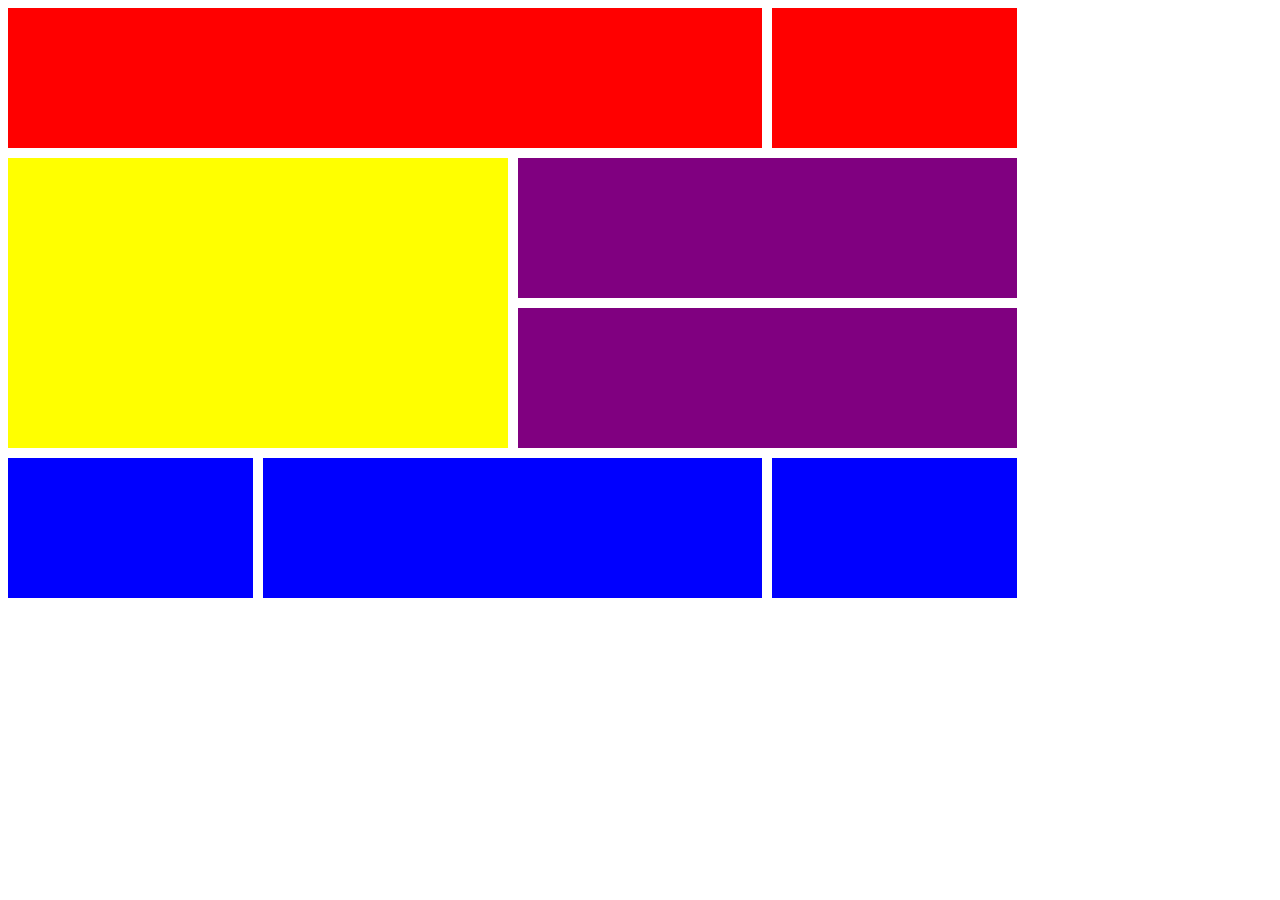
==== commit ecddfbad: "agrego archivos" ====
--- a/index.html
+++ b/index.html
@@ -1,376 +1,23 @@
-<!DOCTYPE html>
-<html lang="en">
-	<head>
-		<meta charset="utf-8">
-		<meta http-equiv="X-UA-Compatible" content="IE=edge">
-		<meta name="viewport" content="width=device-width, initial-scale=1">
-		 
+<!DOCTYPE  html>
+<html>
 
-		<title>INICIO</title>
+<head>
+    <title>PRUEBA CSS</title>
+    <link type="text/css" rel="stylesheet" href="css/estilos.css" />
+</head>
 
-		<!-- font -->
-		<link href="https://fonts.googleapis.com/css?family=Montserrat:400,500,700" rel="stylesheet">
+<body>
+    <div class="grid">
+        <div class="item1"></div>
+        <div class="item2"></div>
+        <div class="item3"></div>
+        <div class="item4"></div>
+        <div class="item5"></div>
+        <div class="item6"></div>
+        <div class="item7"></div>
+        <div class="item8"></div>
 
-		<!-- Bootstrap -->
-		<link type="text/css" rel="stylesheet" href="css/bootstrap.min.css"/>
+    </div>
+</body>
 
-		<!-- Slick -->
-		<link type="text/css" rel="stylesheet" href="css/slick.css"/>
-		<link type="text/css" rel="stylesheet" href="css/slick-theme.css"/>
-
-		<!-- nouislider -->
-		<link type="text/css" rel="stylesheet" href="css/nouislider.min.css"/>
-
-		<!-- Icon -->
-		<link rel="stylesheet" href="css/font-awesome.min.css">
-
-		<!-- stlylesheet -->
-		<link type="text/css" rel="stylesheet" href="css/style.css"/>
-
-    </head>
-	<body>
-		<!-- HEADER -->
-		<header>
-			<!-- TOP HEADER -->
-			<div id="top-header">
-				<div class="container">
-				</div>
-			</div>
-			<!-- /TOP HEADER -->
-
-			<!-- MAIN HEADER -->
-			<div id="header">
-				<!-- container -->
-				<div class="container">
-					<!-- row -->
-					<div class="row">
-						<!-- LOGO -->
-						<div class="col-md-3">
-							<div class="header-logo">
-								<a href="#" class="logo">
-									<img src="./img/logo.png" alt="">
-								</a>
-							</div>
-						</div>
-						<!-- /LOGO -->
-
-						<!-- SEARCH BAR -->
-						<div class="col-md-6">
-							<div class="header-search">
-								<form>
-									<select class="input-select">
-										<option value="0">Categorias</option>
-										<option value="1">Collares</option>
-										<option value="1">Pulseras</option>
-										<option value="1">Otro</option>
-									</select>
-									<input class="input" placeholder="Buscar aquí">
-									<button class="search-btn">Buscar</button>
-								</form>
-							</div>
-						</div>
-						<!-- /SEARCH BAR -->
-
-						<!-- ACCOUNT -->
-						<div class="col-md-3 clearfix">
-							<div class="header-ctn">
-								<!-- Wishlist -->
-								<div>
-									<a href="#">
-										<i class="fa fa-heart-o"></i>
-										<span>Productos</span>
-										<div class="qty">2</div>
-									</a>
-								</div>
-								<!-- /Wishlist -->
-
-								<!-- Cart -->
-								<div class="dropdown">
-									<a class="dropdown-toggle" data-toggle="dropdown" aria-expanded="true">
-										<i class="fa fa-shopping-cart"></i>
-										<span>Tu carrito</span>
-										<div class="qty">3</div>
-									</a>
-									<div class="cart-dropdown">
-										<div class="cart-list">
-											<div class="product-widget">
-												<div class="product-img">
-													<img src="./img/product01.jpg" alt="">
-												</div>
-												<div class="product-body">
-													<h3 class="product-name"><a href="#">Producto 1</a></h3>
-													<h4 class="product-price"><span class="qty">1x</span>$500.00</h4>
-												</div>
-												<button class="delete"><i class="fa fa-close"></i></button>
-											</div>
-
-											<div class="product-widget">
-												<div class="product-img">
-													<img src="./img/product02.jpg" alt="">
-												</div>
-												<div class="product-body">
-													<h3 class="product-name"><a href="#">producto 1 </a></h3>
-													<h4 class="product-price"><span class="qty">3x</span>$500.00</h4>
-												</div>
-												<button class="delete"><i class="fa fa-close"></i></button>
-											</div>
-										</div>
-										<div class="cart-summary">
-											<small>3 articulos seleccionados</small>
-											<h5>SUBTOTAL: $2940.00</h5>
-										</div>
-										<div class="cart-btns">
-											<a href="#">Ver carrito</a>
-											<a href="#">Checar<i class="fa fa-arrow-circle-right"></i></a>
-											
-										</div>
-									</div>
-								</div>
-								<!-- /Cart -->
-
-
-							</div>
-						</div>
-						<!-- /ACCOUNT -->
-					</div>
-					<!-- row -->
-				</div>
-				<!-- container -->
-			</div>
-			<!-- /MAIN HEADER -->
-		</header>
-		<!-- /HEADER -->
-
-		
-
-		
-
-		<!-- SECTION -->
-		<div class="section">
-			<!-- container -->
-			<div class="container">
-				<!-- row -->
-				<div class="row">
-
-					<!-- section title -->
-					<div class="col-md-12">
-						<div class="section-title">
-							<h3 class="title">Productos</h3>
-							<div class="section-nav">
-								<ul class="section-tab-nav tab-nav">
-									<li class="active"><a data-toggle="tab" href="#tab1">Collares</a></li>
-									<li><a data-toggle="tab" href="#tab1">Anillos</a></li>
-									<li><a data-toggle="tab" href="#tab1">Pulseras</a></li>
-									<li><a data-toggle="tab" href="#tab1">Otro</a></li>
-								</ul>
-							</div>
-						</div>
-					</div>
-					<!-- /section title -->
-
-					<!-- Products tab & slick -->
-					<div class="col-md-12">
-						<div class="row">
-							<div class="products-tabs">
-								<!-- tab -->
-								<div id="tab1" class="tab-pane active">
-									<div class="products-slick" data-nav="#slick-nav-1">
-										<!-- product -->
-										<div class="product">
-											<div class="product-img">
-												<img src="./img/product01.jpg" alt="">
-												<div class="product-label">
-													<span class="sale">-30%</span>
-													<span class="new">NUEVO</span>
-												</div>
-											</div>
-											<div class="product-body">
-												<p class="product-category">Categoria</p>
-												<h3 class="product-name"><a href="#">producto 1</a></h3>
-												<h4 class="product-price">$300.00</h4>
-												<div class="product-rating">
-													<i class="fa fa-star"></i>
-													<i class="fa fa-star"></i>
-													<i class="fa fa-star"></i>
-													<i class="fa fa-star"></i>
-													<i class="fa fa-star"></i>
-												</div>
-												<div class="product-btns">
-													<button class="add-to-wishlist"><i class="fa fa-heart-o"></i><span class="tooltipp">Me gusta</span></button>
-													
-												</div>
-											</div>
-											<div class="add-to-cart">
-												<button class="add-to-cart-btn" ><i class="fa fa-shopping-cart"></i> Personalizar </button>
-
-											</div>
-										</div>
-										<!-- /product -->
-
-										<!-- product -->
-										<div class="product">
-											<div class="product-img">
-												<img src="./img/product02.jpg" alt="">
-												<div class="product-label">
-													<span class="new">NUEVO</span>
-												</div>
-											</div>
-											<div class="product-body">
-												<p class="product-category">Categoria</p>
-												<h3 class="product-name"><a href="#">Nombre del producto </a></h3>
-												<h4 class="product-price">$200.00 </h4>
-												<div class="product-rating">
-													<i class="fa fa-star"></i>
-													<i class="fa fa-star"></i>
-													<i class="fa fa-star"></i>
-													<i class="fa fa-star"></i>
-													<i class="fa fa-star-o"></i>
-												</div>
-												<div class="product-btns">
-													<button class="add-to-wishlist"><i class="fa fa-heart-o"></i><span class="tooltipp">Me gusta</span></button>
-													
-												</div>
-											</div>
-											<div class="add-to-cart">
-												<button class="add-to-cart-btn"><i class="fa fa-shopping-cart"></i>Personalizar</button>
-											</div>
-										</div>
-										<!-- /product -->
-
-										<!-- product -->
-										<div class="product">
-											<div class="product-img">
-												<img src="./img/product03.jpg" alt="">
-												<div class="product-label">
-													<span class="sale">-30%</span>
-												</div>
-											</div>
-											<div class="product-body">
-												<p class="product-category">Categoria</p>
-												<h3 class="product-name"><a href="#">Nombre del producto</a></h3>
-												<h4 class="product-price">$300.00 </h4>
-												<div class="product-rating">
-												</div>
-												<div class="product-btns">
-													<button class="add-to-wishlist"><i class="fa fa-heart-o"></i><span class="tooltipp">Me gusta</span></button>
-													
-												
-												</div>
-											</div>
-											<div class="add-to-cart">
-												<button class="add-to-cart-btn"><i class="fa fa-shopping-cart"></i> Personalizar</button>
-											</div>
-										</div>
-										<!-- /product -->
-
-										<!-- product -->
-										<div class="product">
-											<div class="product-img">
-												<img src="./img/product04.jpg" alt="">
-											</div>
-											<div class="product-body">
-												<p class="product-category">Categoria</p>
-												<h3 class="product-name"><a href="#">Nombre del producto</a></h3>
-												<h4 class="product-price">$300.00</h4>
-												<div class="product-rating">
-													<i class="fa fa-star"></i>
-													<i class="fa fa-star"></i>
-													<i class="fa fa-star"></i>
-													<i class="fa fa-star"></i>
-													<i class="fa fa-star"></i>
-												</div>
-												<div class="product-btns">
-													<button class="add-to-wishlist"><i class="fa fa-heart-o"></i><span class="tooltipp">Me gusta</span></button>
-													
-												</div>
-											</div>
-											<div class="add-to-cart">
-												<button class="add-to-cart-btn"><i class="fa fa-shopping-cart"></i> Personalizar</button>
-											</div>
-										</div>
-										<!-- /product -->
-
-										<!-- product -->
-										<div class="product">
-											<div class="product-img">
-												<img src="./img/product05.jpg" alt="">
-											</div>
-											<div class="product-body">
-												<p class="product-category">Category</p>
-												<h3 class="product-name"><a href="#">Nombre del producto</a></h3>
-												<h4 class="product-price">$980.00 <del class="product-old-price">$300.00</del></h4>
-												<div class="product-rating">
-													<i class="fa fa-star"></i>
-													<i class="fa fa-star"></i>
-													<i class="fa fa-star"></i>
-													<i class="fa fa-star"></i>
-													<i class="fa fa-star"></i>
-												</div>
-												<div class="product-btns">
-													<button class="add-to-wishlist"><i class="fa fa-heart-o"></i><span class="tooltipp">Me gusta</span></button>
-													
-
-												</div>
-											</div>
-											<div class="add-to-cart">
-												<button class="add-to-cart-btn"><i class="fa fa-shopping-cart"></i> Personalizar</button>
-											</div>
-										</div>
-										<!-- /product -->
-									</div>
-									<div id="slick-nav-1" class="products-slick-nav"></div>
-								</div>
-								<!-- /tab -->
-							</div>
-						</div>
-					</div>
-					<!-- Products tab & slick -->
-				</div>
-				<!-- /row -->
-			</div>
-			<!-- /container -->
-		</div>
-		<!-- /SECTION -->
-
-
-
-		<!-- FOOTER -->
-		<footer id="footer">
-			<!-- top footer -->
-			<div class="section">
-				<!-- container -->
-				<div class="container">
-					<!-- row -->
-					<div class="row">
-						<div class="col-md-3 col-xs-6">
-							<div class="footer">
-							</div>
-						</div>
-						
-					</div>
-					<!-- /row -->
-				</div>
-				<!-- /container -->
-			</div>
-			<!-- /top footer -->
-
-			<!-- bottom footer -->
-			<div id="bottom-footer" class="section">
-				<div class="container">
-				</div>
-				<!-- /container -->
-			</div>
-			<!-- /bottom footer -->
-		</footer>
-		<!-- /FOOTER -->
-
-		<!-- jQuery Plugins -->
-		<script src="js/jquery.min.js"></script>
-		<script src="js/bootstrap.min.js"></script>
-		<script src="js/slick.min.js"></script>
-		<script src="js/nouislider.min.js"></script>
-		<script src="js/jquery.zoom.min.js"></script>
-		<script src="js/main.js"></script>
-
-	</body>
-</html>
+</html>--- a/css/estilos.css
+++ b/css/estilos.css
@@ -0,0 +1,60 @@
+.grid {
+    display: grid;
+    grid-template-columns: repeat(5, 1fr);
+    /* 4x4 espacios */
+    grid-template-areas: "a a a b " "c c d d  " "c c e e  " "f g g h";
+    /* establece los espacios entre filas y columnas. */
+    grid-gap: 10px;
+    /* Relleno */
+    padding: 0;
+    grid-auto-rows: minmax(140px, auto);
+}
+
+
+/* Estilos */
+
+.grid>div {
+    text-align: center;
+    padding: 20px 0;
+    font-size: 30px;
+}
+
+.item1 {
+    grid-area: a;
+    background-color: red;
+}
+
+.item2 {
+    grid-area: b;
+    background-color: red;
+}
+
+.item3 {
+    grid-area: c;
+    background-color: yellow;
+}
+
+.item4 {
+    grid-area: d;
+    background-color: purple;
+}
+
+.item5 {
+    grid-area: e;
+    background-color: purple;
+}
+
+.item6 {
+    grid-area: f;
+    background-color: blue;
+}
+
+.item7 {
+    grid-area: g;
+    background-color: blue;
+}
+
+.item8 {
+    grid-area: h;
+    background-color: blue;
+}